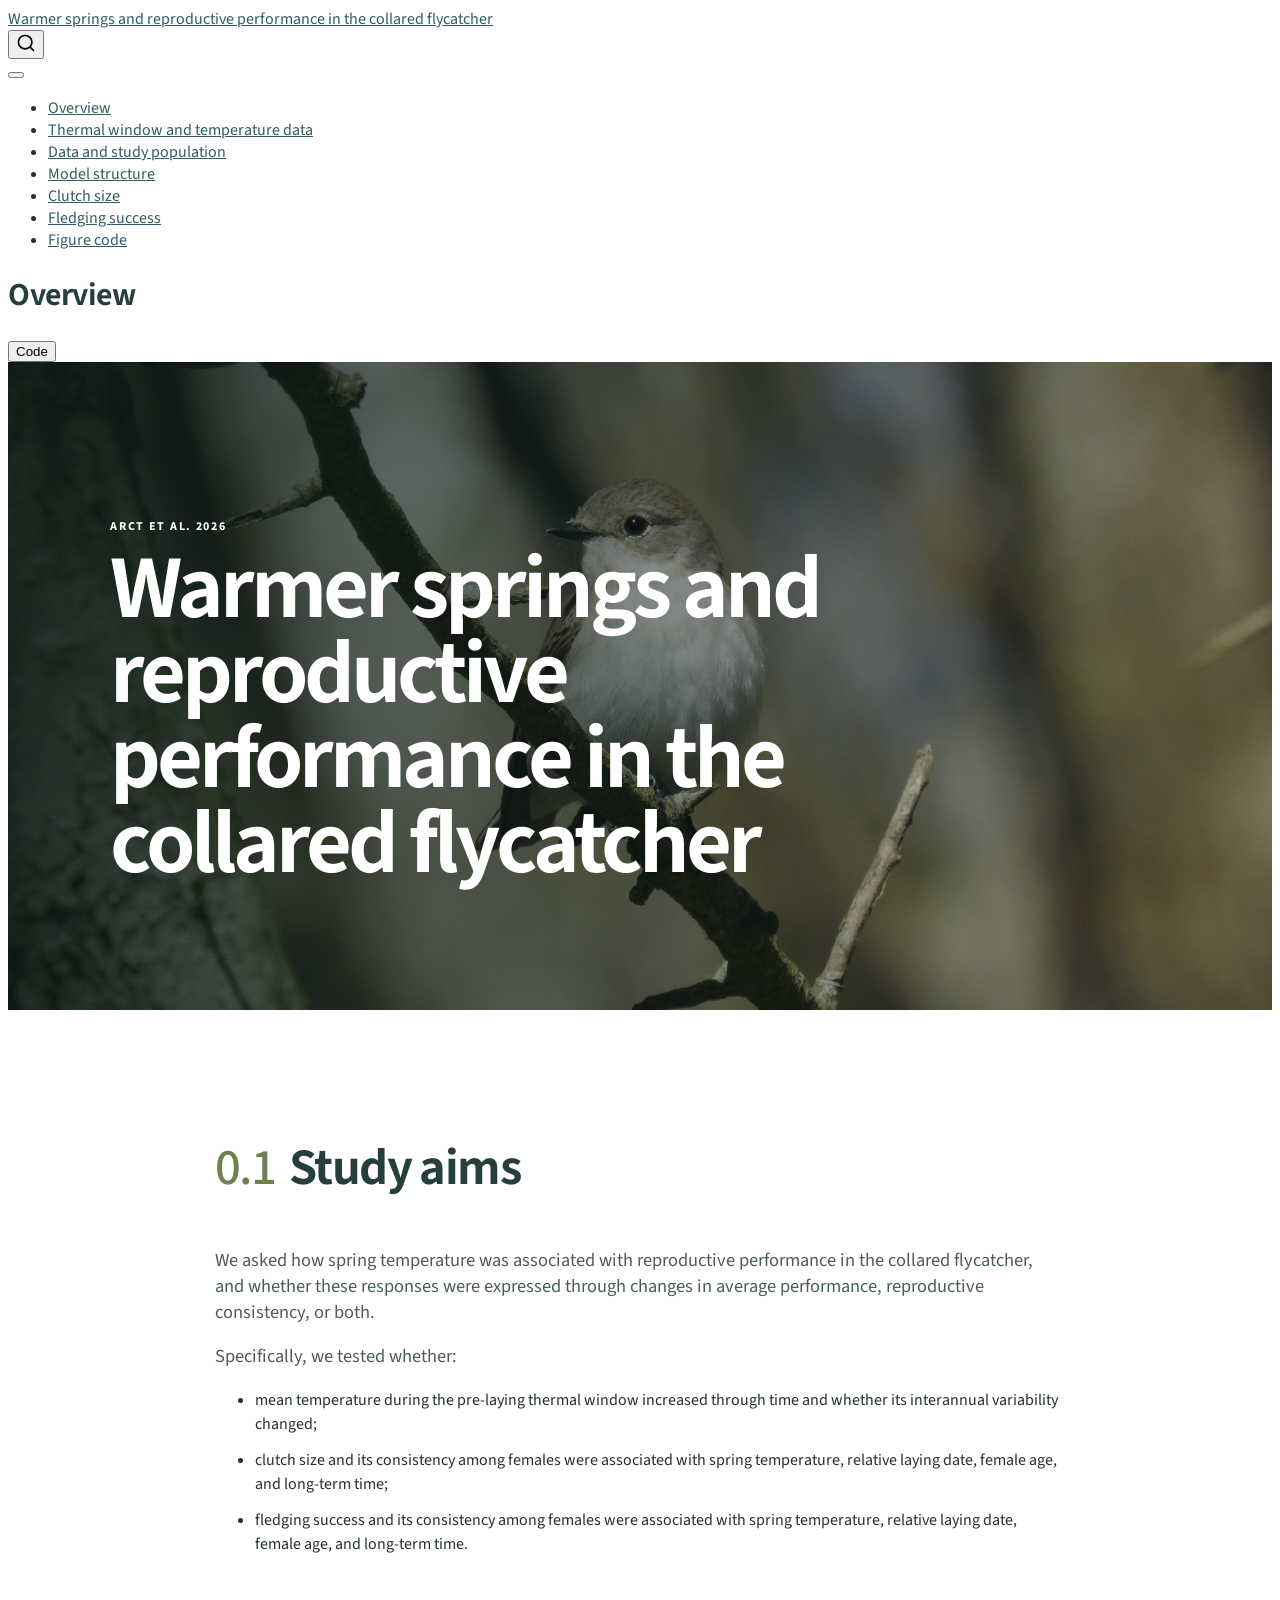
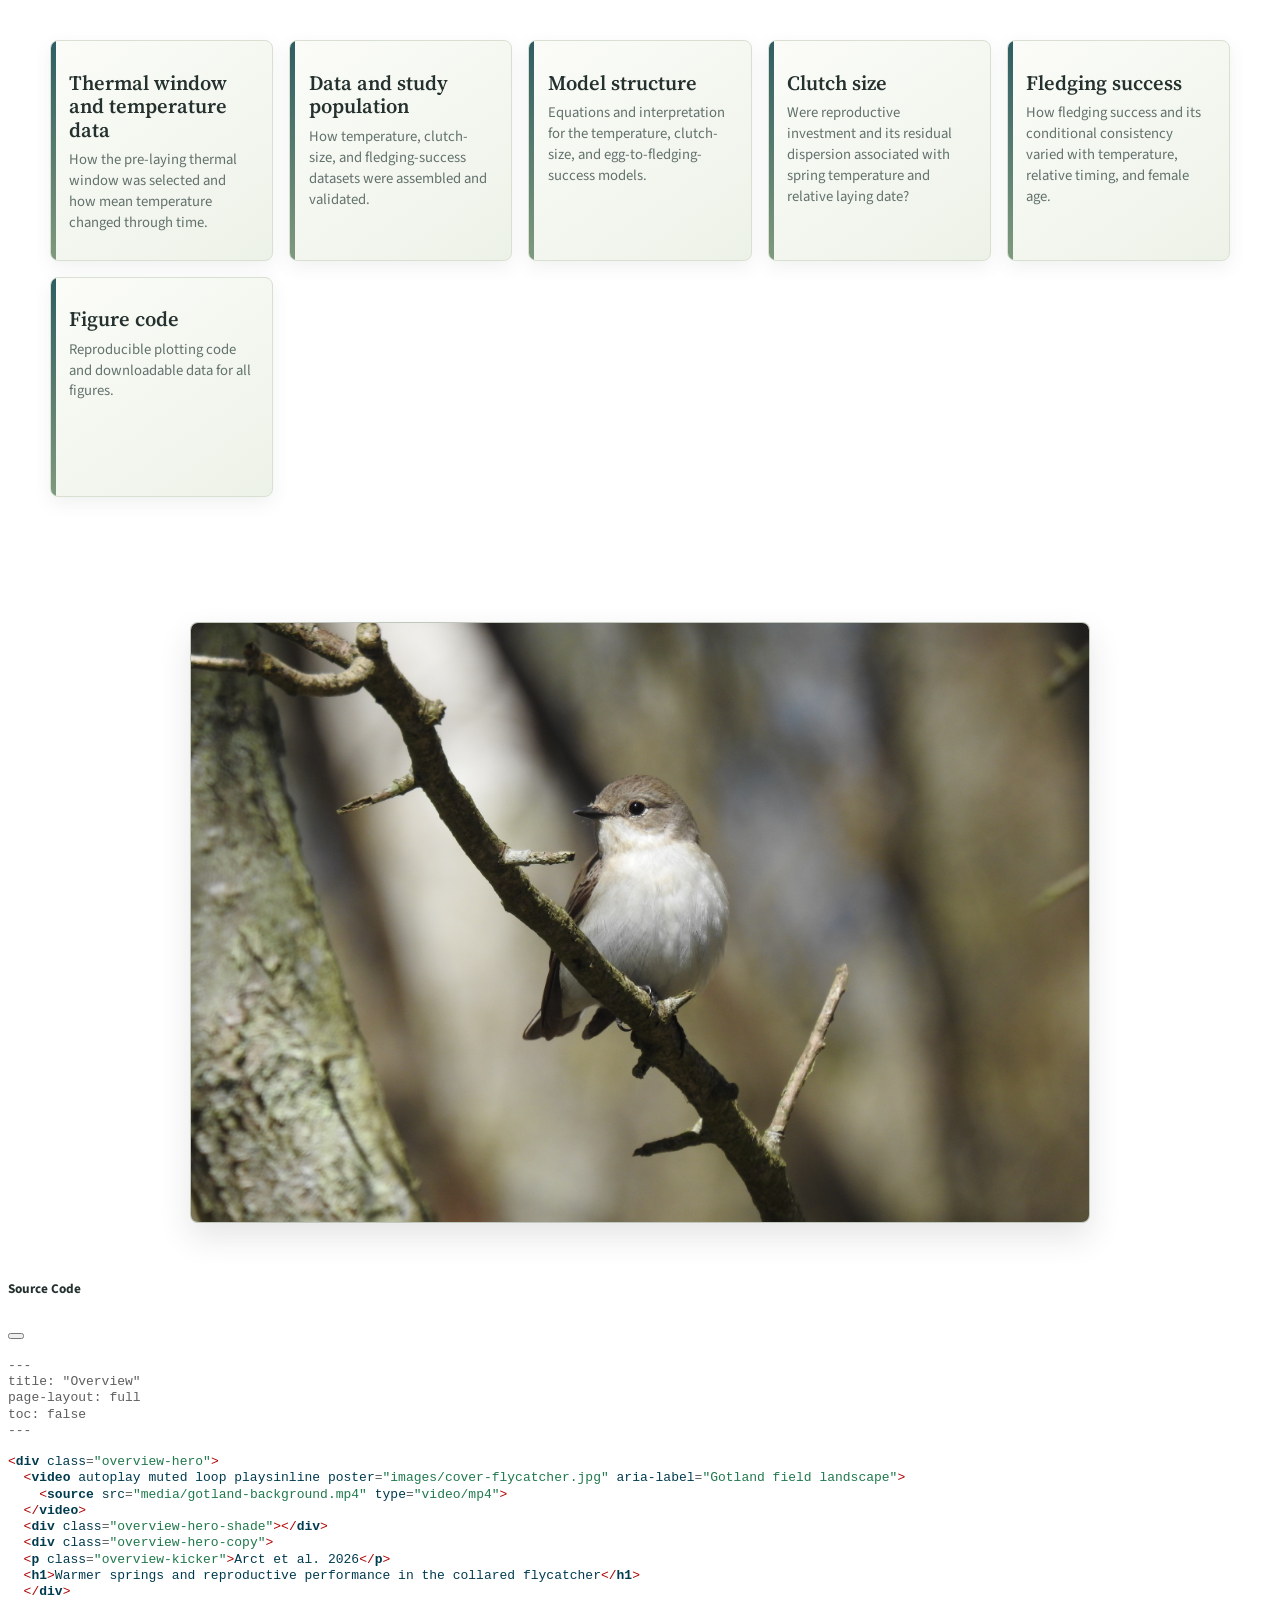
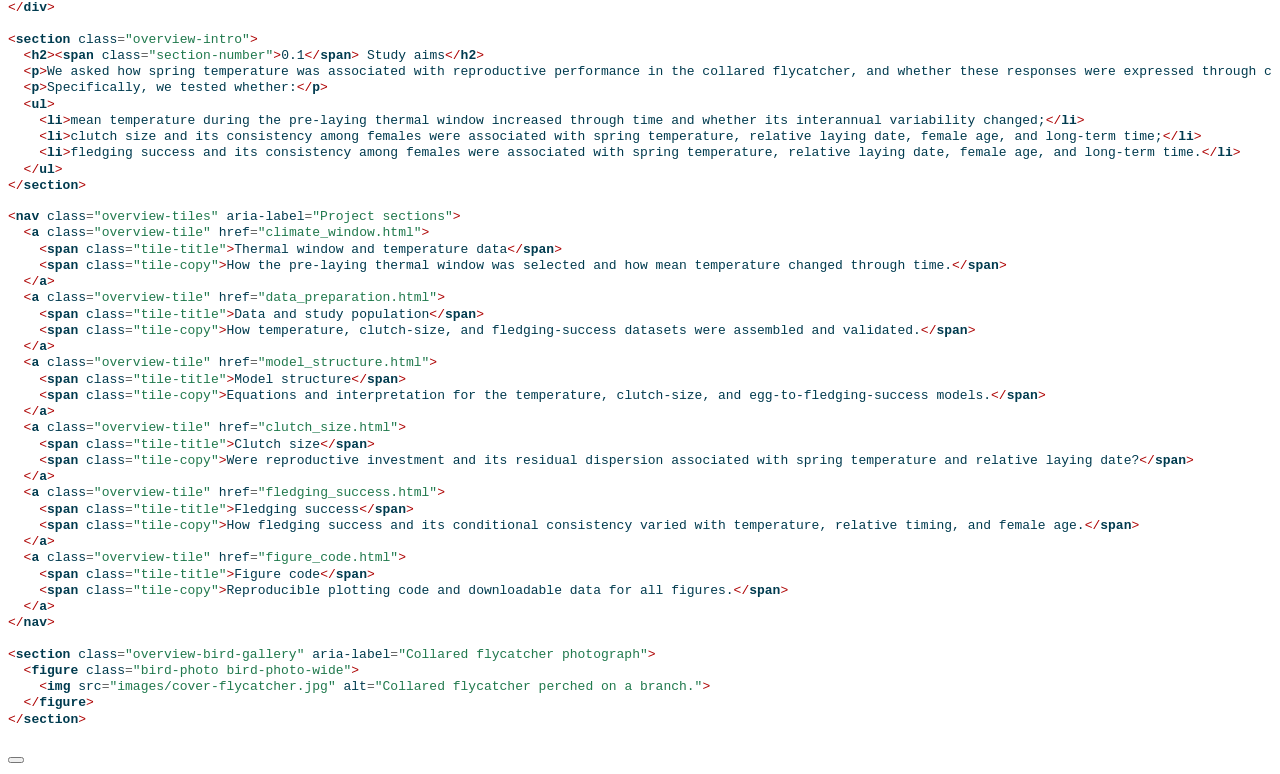
==== docs/index.html @ 6b53085b "Publish thermal conditions and reproduction website" ====
<!DOCTYPE html>
<html xmlns="http://www.w3.org/1999/xhtml" lang="en" xml:lang="en"><head>

<meta charset="utf-8">
<meta name="generator" content="quarto-1.9.37">

<meta name="viewport" content="width=device-width, initial-scale=1.0, user-scalable=yes">


<title>Overview – Warmer springs and reproductive performance in the collared flycatcher</title>
<style>
/* Default styles provided by pandoc.
** See https://pandoc.org/MANUAL.html#variables-for-html for config info.
*/
code{white-space: pre-wrap;}
span.smallcaps{font-variant: small-caps;}
div.columns{display: flex; gap: min(4vw, 1.5em);}
div.column{flex: auto; overflow-x: auto;}
div.hanging-indent{margin-left: 1.5em; text-indent: -1.5em;}
ul.task-list{list-style: none;}
ul.task-list li input[type="checkbox"] {
  width: 0.8em;
  margin: 0 0.8em 0.2em -1em; /* quarto-specific, see https://github.com/quarto-dev/quarto-cli/issues/4556 */ 
  vertical-align: middle;
}
/* CSS for syntax highlighting */
html { -webkit-text-size-adjust: 100%; }
pre > code.sourceCode { white-space: pre; position: relative; }
pre > code.sourceCode > span { display: inline-block; line-height: 1.25; }
pre > code.sourceCode > span:empty { height: 1.2em; }
.sourceCode { overflow: visible; }
code.sourceCode > span { color: inherit; text-decoration: inherit; }
div.sourceCode { margin: 1em 0; }
pre.sourceCode { margin: 0; }
@media screen {
div.sourceCode { overflow: auto; }
}
@media print {
pre > code.sourceCode { white-space: pre-wrap; }
pre > code.sourceCode > span { text-indent: -5em; padding-left: 5em; }
}
pre.numberSource code
  { counter-reset: source-line 0; }
pre.numberSource code > span
  { position: relative; left: -4em; counter-increment: source-line; }
pre.numberSource code > span > a:first-child::before
  { content: counter(source-line);
    position: relative; left: -1em; text-align: right; vertical-align: baseline;
    border: none; display: inline-block;
    -webkit-touch-callout: none; -webkit-user-select: none;
    -khtml-user-select: none; -moz-user-select: none;
    -ms-user-select: none; user-select: none;
    padding: 0 4px; width: 4em;
  }
pre.numberSource { margin-left: 3em;  padding-left: 4px; }
div.sourceCode
  {   }
@media screen {
pre > code.sourceCode > span > a:first-child::before { text-decoration: underline; }
}
</style>


<script src="site_libs/quarto-nav/quarto-nav.js"></script>
<script src="site_libs/quarto-nav/headroom.min.js"></script>
<script src="site_libs/clipboard/clipboard.min.js"></script>
<script src="site_libs/quarto-search/autocomplete.umd.js"></script>
<script src="site_libs/quarto-search/fuse.min.js"></script>
<script src="site_libs/quarto-search/quarto-search.js"></script>
<meta name="quarto:offset" content="./">
<script src="site_libs/quarto-html/quarto.js" type="module"></script>
<script src="site_libs/quarto-html/tabsets/tabsets.js" type="module"></script>
<script src="site_libs/quarto-html/popper.min.js"></script>
<script src="site_libs/quarto-html/tippy.umd.min.js"></script>
<script src="site_libs/quarto-html/anchor.min.js"></script>
<link href="site_libs/quarto-html/tippy.css" rel="stylesheet">
<link href="site_libs/quarto-html/quarto-syntax-highlighting-7f8f88aac4f3542376d5c11b86a4c14d.css" rel="stylesheet" id="quarto-text-highlighting-styles">
<script src="site_libs/bootstrap/bootstrap.min.js"></script>
<link href="site_libs/bootstrap/bootstrap-icons.css" rel="stylesheet">
<link href="site_libs/bootstrap/bootstrap-a0f9fd0d421825b736dc1bbcbcba2219.min.css" rel="stylesheet" append-hash="true" id="quarto-bootstrap" data-mode="light">
<script id="quarto-search-options" type="application/json">{
  "location": "navbar",
  "copy-button": false,
  "collapse-after": 3,
  "panel-placement": "end",
  "type": "overlay",
  "limit": 50,
  "keyboard-shortcut": [
    "f",
    "/",
    "s"
  ],
  "show-item-context": false,
  "language": {
    "search-no-results-text": "No results",
    "search-matching-documents-text": "matching documents",
    "search-copy-link-title": "Copy link to search",
    "search-hide-matches-text": "Hide additional matches",
    "search-more-match-text": "more match in this document",
    "search-more-matches-text": "more matches in this document",
    "search-clear-button-title": "Clear",
    "search-text-placeholder": "",
    "search-detached-cancel-button-title": "Cancel",
    "search-submit-button-title": "Submit",
    "search-label": "Search"
  }
}</script>


<link rel="stylesheet" href="styles.css">
</head>

<body class="nav-fixed quarto-light">

<div id="quarto-search-results"></div>
  <header id="quarto-header" class="headroom fixed-top">
    <nav class="navbar navbar-expand-lg " data-bs-theme="dark">
      <div class="navbar-container container-fluid">
      <div class="navbar-brand-container mx-auto">
    <a class="navbar-brand" href="./index.html">
    <span class="navbar-title">Warmer springs and reproductive performance in the collared flycatcher</span>
    </a>
  </div>
            <div id="quarto-search" class="" title="Search"></div>
          <button class="navbar-toggler" type="button" data-bs-toggle="collapse" data-bs-target="#navbarCollapse" aria-controls="navbarCollapse" role="menu" aria-expanded="false" aria-label="Toggle navigation" onclick="if (window.quartoToggleHeadroom) { window.quartoToggleHeadroom(); }">
  <span class="navbar-toggler-icon"></span>
</button>
          <div class="collapse navbar-collapse" id="navbarCollapse">
            <ul class="navbar-nav navbar-nav-scroll me-auto">
  <li class="nav-item">
    <a class="nav-link active" href="./index.html" aria-current="page"> 
<span class="menu-text">Overview</span></a>
  </li>  
  <li class="nav-item">
    <a class="nav-link" href="./climate_window.html"> 
<span class="menu-text">Thermal window and temperature data</span></a>
  </li>  
  <li class="nav-item">
    <a class="nav-link" href="./data_preparation.html"> 
<span class="menu-text">Data and study population</span></a>
  </li>  
  <li class="nav-item">
    <a class="nav-link" href="./model_structure.html"> 
<span class="menu-text">Model structure</span></a>
  </li>  
  <li class="nav-item">
    <a class="nav-link" href="./clutch_size.html"> 
<span class="menu-text">Clutch size</span></a>
  </li>  
  <li class="nav-item">
    <a class="nav-link" href="./fledging_success.html"> 
<span class="menu-text">Fledging success</span></a>
  </li>  
  <li class="nav-item">
    <a class="nav-link" href="./figure_code.html"> 
<span class="menu-text">Figure code</span></a>
  </li>  
</ul>
          </div> <!-- /navcollapse -->
            <div class="quarto-navbar-tools">
</div>
      </div> <!-- /container-fluid -->
    </nav>
</header>
<!-- content -->
<div id="quarto-content" class="quarto-container page-columns page-rows-contents page-layout-full page-navbar">
<!-- sidebar -->
<!-- margin-sidebar -->
    
<!-- main -->
<main class="content column-page" id="quarto-document-content">

<header id="title-block-header" class="quarto-title-block default">
<div class="quarto-title">
<div class="quarto-title-block"><div><h1 class="title">Overview</h1><button type="button" class="btn code-tools-button" id="quarto-code-tools-source"><i class="bi"></i> Code</button></div></div>
</div>



<div class="quarto-title-meta column-page">

    
  
    
  </div>
  


</header>


<div class="overview-hero">
<video autoplay="" muted="" loop="" playsinline="" poster="images/cover-flycatcher.jpg" aria-label="Gotland field landscape"> <source src="media/gotland-background.mp4" type="video/mp4"> </video>
<div class="overview-hero-shade">

</div>
<div class="overview-hero-copy">
<p class="overview-kicker">
Arct et al.&nbsp;2026
</p>
<h1>
Warmer springs and reproductive performance in the collared flycatcher
</h1>
</div>
</div>
<section class="overview-intro">
<h2 class="anchored">
<span class="section-number">0.1</span> Study aims
</h2>
<p>
We asked how spring temperature was associated with reproductive performance in the collared flycatcher, and whether these responses were expressed through changes in average performance, reproductive consistency, or both.
</p>
<p>
Specifically, we tested whether:
</p>
<ul>
<li>
mean temperature during the pre-laying thermal window increased through time and whether its interannual variability changed;
</li>
<li>
clutch size and its consistency among females were associated with spring temperature, relative laying date, female age, and long-term time;
</li>
<li>
fledging success and its consistency among females were associated with spring temperature, relative laying date, female age, and long-term time.
</li>
</ul>
</section>
<nav class="overview-tiles" aria-label="Project sections">
<a class="overview-tile" href="climate_window.html"> <span class="tile-title">Thermal window and temperature data</span> <span class="tile-copy">How the pre-laying thermal window was selected and how mean temperature changed through time.</span> </a> <a class="overview-tile" href="data_preparation.html"> <span class="tile-title">Data and study population</span> <span class="tile-copy">How temperature, clutch-size, and fledging-success datasets were assembled and validated.</span> </a> <a class="overview-tile" href="model_structure.html"> <span class="tile-title">Model structure</span> <span class="tile-copy">Equations and interpretation for the temperature, clutch-size, and egg-to-fledging-success models.</span> </a> <a class="overview-tile" href="clutch_size.html"> <span class="tile-title">Clutch size</span> <span class="tile-copy">Were reproductive investment and its residual dispersion associated with spring temperature and relative laying date?</span> </a> <a class="overview-tile" href="fledging_success.html"> <span class="tile-title">Fledging success</span> <span class="tile-copy">How fledging success and its conditional consistency varied with temperature, relative timing, and female age.</span> </a> <a class="overview-tile" href="figure_code.html"> <span class="tile-title">Figure code</span> <span class="tile-copy">Reproducible plotting code and downloadable data for all figures.</span> </a>
</nav>
<section class="overview-bird-gallery" aria-label="Collared flycatcher photograph">
<figure class="bird-photo bird-photo-wide figure">
<img src="images/cover-flycatcher.jpg" alt="Collared flycatcher perched on a branch." class="figure-img">
</figure>
</section>


<!-- -->


</main> <!-- /main -->
<script id="quarto-html-after-body" type="application/javascript">
  window.document.addEventListener("DOMContentLoaded", function (event) {
    const icon = "";
    const anchorJS = new window.AnchorJS();
    anchorJS.options = {
      placement: 'right',
      icon: icon
    };
    anchorJS.add('.anchored');
    const isCodeAnnotation = (el) => {
      for (const clz of el.classList) {
        if (clz.startsWith('code-annotation-')) {                     
          return true;
        }
      }
      return false;
    }
    const onCopySuccess = function(e) {
      // button target
      const button = e.trigger;
      // don't keep focus
      button.blur();
      // flash "checked"
      button.classList.add('code-copy-button-checked');
      var currentTitle = button.getAttribute("title");
      button.setAttribute("title", "Copied!");
      let tooltip;
      if (window.bootstrap) {
        button.setAttribute("data-bs-toggle", "tooltip");
        button.setAttribute("data-bs-placement", "left");
        button.setAttribute("data-bs-title", "Copied!");
        tooltip = new bootstrap.Tooltip(button, 
          { trigger: "manual", 
            customClass: "code-copy-button-tooltip",
            offset: [0, -8]});
        tooltip.show();    
      }
      setTimeout(function() {
        if (tooltip) {
          tooltip.hide();
          button.removeAttribute("data-bs-title");
          button.removeAttribute("data-bs-toggle");
          button.removeAttribute("data-bs-placement");
        }
        button.setAttribute("title", currentTitle);
        button.classList.remove('code-copy-button-checked');
      }, 1000);
      // clear code selection
      e.clearSelection();
    }
    const getTextToCopy = function(trigger) {
      const outerScaffold = trigger.parentElement.cloneNode(true);
      const codeEl = outerScaffold.querySelector('code');
      for (const childEl of codeEl.children) {
        if (isCodeAnnotation(childEl)) {
          childEl.remove();
        }
      }
      return codeEl.innerText;
    }
    const clipboard = new window.ClipboardJS('.code-copy-button:not([data-in-quarto-modal])', {
      text: getTextToCopy
    });
    clipboard.on('success', onCopySuccess);
    if (window.document.getElementById('quarto-embedded-source-code-modal')) {
      const clipboardModal = new window.ClipboardJS('.code-copy-button[data-in-quarto-modal]', {
        text: getTextToCopy,
        container: window.document.getElementById('quarto-embedded-source-code-modal')
      });
      clipboardModal.on('success', onCopySuccess);
    }
    const viewSource = window.document.getElementById('quarto-view-source') ||
                       window.document.getElementById('quarto-code-tools-source');
    if (viewSource) {
      const sourceUrl = viewSource.getAttribute("data-quarto-source-url");
      viewSource.addEventListener("click", function(e) {
        if (sourceUrl) {
          // rstudio viewer pane
          if (/\bcapabilities=\b/.test(window.location)) {
            window.open(sourceUrl);
          } else {
            window.location.href = sourceUrl;
          }
        } else {
          const modal = new bootstrap.Modal(document.getElementById('quarto-embedded-source-code-modal'));
          modal.show();
        }
        return false;
      });
    }
    function toggleCodeHandler(show) {
      return function(e) {
        const detailsSrc = window.document.querySelectorAll(".cell > details > .sourceCode");
        for (let i=0; i<detailsSrc.length; i++) {
          const details = detailsSrc[i].parentElement;
          if (show) {
            details.open = true;
          } else {
            details.removeAttribute("open");
          }
        }
        const cellCodeDivs = window.document.querySelectorAll(".cell > .sourceCode");
        const fromCls = show ? "hidden" : "unhidden";
        const toCls = show ? "unhidden" : "hidden";
        for (let i=0; i<cellCodeDivs.length; i++) {
          const codeDiv = cellCodeDivs[i];
          if (codeDiv.classList.contains(fromCls)) {
            codeDiv.classList.remove(fromCls);
            codeDiv.classList.add(toCls);
          } 
        }
        return false;
      }
    }
    const hideAllCode = window.document.getElementById("quarto-hide-all-code");
    if (hideAllCode) {
      hideAllCode.addEventListener("click", toggleCodeHandler(false));
    }
    const showAllCode = window.document.getElementById("quarto-show-all-code");
    if (showAllCode) {
      showAllCode.addEventListener("click", toggleCodeHandler(true));
    }
      var localhostRegex = new RegExp(/^(?:http|https):\/\/localhost\:?[0-9]*\//);
      var mailtoRegex = new RegExp(/^mailto:/);
        var filterRegex = new RegExp('/' + window.location.host + '/');
      var isInternal = (href) => {
          return filterRegex.test(href) || localhostRegex.test(href) || mailtoRegex.test(href);
      }
      // Inspect non-navigation links and adorn them if external
     var links = window.document.querySelectorAll('a[href]:not(.nav-link):not(.navbar-brand):not(.toc-action):not(.sidebar-link):not(.sidebar-item-toggle):not(.pagination-link):not(.no-external):not([aria-hidden]):not(.dropdown-item):not(.quarto-navigation-tool):not(.about-link)');
      for (var i=0; i<links.length; i++) {
        const link = links[i];
        if (!isInternal(link.href)) {
          // undo the damage that might have been done by quarto-nav.js in the case of
          // links that we want to consider external
          if (link.dataset.originalHref !== undefined) {
            link.href = link.dataset.originalHref;
          }
        }
      }
    function tippyHover(el, contentFn, onTriggerFn, onUntriggerFn) {
      const config = {
        allowHTML: true,
        maxWidth: 500,
        delay: 100,
        arrow: false,
        appendTo: function(el) {
            return el.parentElement;
        },
        interactive: true,
        interactiveBorder: 10,
        theme: 'quarto',
        placement: 'bottom-start',
      };
      if (contentFn) {
        config.content = contentFn;
      }
      if (onTriggerFn) {
        config.onTrigger = onTriggerFn;
      }
      if (onUntriggerFn) {
        config.onUntrigger = onUntriggerFn;
      }
      window.tippy(el, config); 
    }
    const noterefs = window.document.querySelectorAll('a[role="doc-noteref"]');
    for (var i=0; i<noterefs.length; i++) {
      const ref = noterefs[i];
      tippyHover(ref, function() {
        // use id or data attribute instead here
        let href = ref.getAttribute('data-footnote-href') || ref.getAttribute('href');
        try { href = new URL(href).hash; } catch {}
        const id = href.replace(/^#\/?/, "");
        const note = window.document.getElementById(id);
        if (note) {
          return note.innerHTML;
        } else {
          return "";
        }
      });
    }
    const xrefs = window.document.querySelectorAll('a.quarto-xref');
    const processXRef = (id, note) => {
      // Strip column container classes
      const stripColumnClz = (el) => {
        el.classList.remove("page-full", "page-columns");
        if (el.children) {
          for (const child of el.children) {
            stripColumnClz(child);
          }
        }
      }
      stripColumnClz(note)
      if (id === null || id.startsWith('sec-')) {
        // Special case sections, only their first couple elements
        const container = document.createElement("div");
        if (note.children && note.children.length > 2) {
          container.appendChild(note.children[0].cloneNode(true));
          for (let i = 1; i < note.children.length; i++) {
            const child = note.children[i];
            if (child.tagName === "P" && child.innerText === "") {
              continue;
            } else {
              container.appendChild(child.cloneNode(true));
              break;
            }
          }
          if (window.Quarto?.typesetMath) {
            window.Quarto.typesetMath(container);
          }
          return container.innerHTML
        } else {
          if (window.Quarto?.typesetMath) {
            window.Quarto.typesetMath(note);
          }
          return note.innerHTML;
        }
      } else {
        // Remove any anchor links if they are present
        const anchorLink = note.querySelector('a.anchorjs-link');
        if (anchorLink) {
          anchorLink.remove();
        }
        if (window.Quarto?.typesetMath) {
          window.Quarto.typesetMath(note);
        }
        if (note.classList.contains("callout")) {
          return note.outerHTML;
        } else {
          return note.innerHTML;
        }
      }
    }
    for (var i=0; i<xrefs.length; i++) {
      const xref = xrefs[i];
      tippyHover(xref, undefined, function(instance) {
        instance.disable();
        let url = xref.getAttribute('href');
        let hash = undefined; 
        if (url.startsWith('#')) {
          hash = url;
        } else {
          try { hash = new URL(url).hash; } catch {}
        }
        if (hash) {
          const id = hash.replace(/^#\/?/, "");
          const note = window.document.getElementById(id);
          if (note !== null) {
            try {
              const html = processXRef(id, note.cloneNode(true));
              instance.setContent(html);
            } finally {
              instance.enable();
              instance.show();
            }
          } else {
            // See if we can fetch this
            fetch(url.split('#')[0])
            .then(res => res.text())
            .then(html => {
              const parser = new DOMParser();
              const htmlDoc = parser.parseFromString(html, "text/html");
              const note = htmlDoc.getElementById(id);
              if (note !== null) {
                const html = processXRef(id, note);
                instance.setContent(html);
              } 
            }).finally(() => {
              instance.enable();
              instance.show();
            });
          }
        } else {
          // See if we can fetch a full url (with no hash to target)
          // This is a special case and we should probably do some content thinning / targeting
          fetch(url)
          .then(res => res.text())
          .then(html => {
            const parser = new DOMParser();
            const htmlDoc = parser.parseFromString(html, "text/html");
            const note = htmlDoc.querySelector('main.content');
            if (note !== null) {
              // This should only happen for chapter cross references
              // (since there is no id in the URL)
              // remove the first header
              if (note.children.length > 0 && note.children[0].tagName === "HEADER") {
                note.children[0].remove();
              }
              const html = processXRef(null, note);
              instance.setContent(html);
            } 
          }).finally(() => {
            instance.enable();
            instance.show();
          });
        }
      }, function(instance) {
      });
    }
        let selectedAnnoteEl;
        const selectorForAnnotation = ( cell, annotation) => {
          let cellAttr = 'data-code-cell="' + cell + '"';
          let lineAttr = 'data-code-annotation="' +  annotation + '"';
          const selector = 'span[' + cellAttr + '][' + lineAttr + ']';
          return selector;
        }
        const selectCodeLines = (annoteEl) => {
          const doc = window.document;
          const targetCell = annoteEl.getAttribute("data-target-cell");
          const targetAnnotation = annoteEl.getAttribute("data-target-annotation");
          const annoteSpan = window.document.querySelector(selectorForAnnotation(targetCell, targetAnnotation));
          const lines = annoteSpan.getAttribute("data-code-lines").split(",");
          const lineIds = lines.map((line) => {
            return targetCell + "-" + line;
          })
          let top = null;
          let height = null;
          let parent = null;
          if (lineIds.length > 0) {
              //compute the position of the single el (top and bottom and make a div)
              const el = window.document.getElementById(lineIds[0]);
              top = el.offsetTop;
              height = el.offsetHeight;
              parent = el.parentElement.parentElement;
            if (lineIds.length > 1) {
              const lastEl = window.document.getElementById(lineIds[lineIds.length - 1]);
              const bottom = lastEl.offsetTop + lastEl.offsetHeight;
              height = bottom - top;
            }
            if (top !== null && height !== null && parent !== null) {
              // cook up a div (if necessary) and position it 
              let div = window.document.getElementById("code-annotation-line-highlight");
              if (div === null) {
                div = window.document.createElement("div");
                div.setAttribute("id", "code-annotation-line-highlight");
                div.style.position = 'absolute';
                parent.appendChild(div);
              }
              div.style.top = top - 2 + "px";
              div.style.height = height + 4 + "px";
              div.style.left = 0;
              let gutterDiv = window.document.getElementById("code-annotation-line-highlight-gutter");
              if (gutterDiv === null) {
                gutterDiv = window.document.createElement("div");
                gutterDiv.setAttribute("id", "code-annotation-line-highlight-gutter");
                gutterDiv.style.position = 'absolute';
                const codeCell = window.document.getElementById(targetCell);
                const gutter = codeCell.querySelector('.code-annotation-gutter');
                gutter.appendChild(gutterDiv);
              }
              gutterDiv.style.top = top - 2 + "px";
              gutterDiv.style.height = height + 4 + "px";
            }
            selectedAnnoteEl = annoteEl;
          }
        };
        const unselectCodeLines = () => {
          const elementsIds = ["code-annotation-line-highlight", "code-annotation-line-highlight-gutter"];
          elementsIds.forEach((elId) => {
            const div = window.document.getElementById(elId);
            if (div) {
              div.remove();
            }
          });
          selectedAnnoteEl = undefined;
        };
          // Handle positioning of the toggle
      window.addEventListener(
        "resize",
        throttle(() => {
          elRect = undefined;
          if (selectedAnnoteEl) {
            selectCodeLines(selectedAnnoteEl);
          }
        }, 10)
      );
      function throttle(fn, ms) {
      let throttle = false;
      let timer;
        return (...args) => {
          if(!throttle) { // first call gets through
              fn.apply(this, args);
              throttle = true;
          } else { // all the others get throttled
              if(timer) clearTimeout(timer); // cancel #2
              timer = setTimeout(() => {
                fn.apply(this, args);
                timer = throttle = false;
              }, ms);
          }
        };
      }
        // Attach click handler to the DT
        const annoteDls = window.document.querySelectorAll('dt[data-target-cell]');
        for (const annoteDlNode of annoteDls) {
          annoteDlNode.addEventListener('click', (event) => {
            const clickedEl = event.target;
            if (clickedEl !== selectedAnnoteEl) {
              unselectCodeLines();
              const activeEl = window.document.querySelector('dt[data-target-cell].code-annotation-active');
              if (activeEl) {
                activeEl.classList.remove('code-annotation-active');
              }
              selectCodeLines(clickedEl);
              clickedEl.classList.add('code-annotation-active');
            } else {
              // Unselect the line
              unselectCodeLines();
              clickedEl.classList.remove('code-annotation-active');
            }
          });
        }
    const findCites = (el) => {
      const parentEl = el.parentElement;
      if (parentEl) {
        const cites = parentEl.dataset.cites;
        if (cites) {
          return {
            el,
            cites: cites.split(' ')
          };
        } else {
          return findCites(el.parentElement)
        }
      } else {
        return undefined;
      }
    };
    var bibliorefs = window.document.querySelectorAll('a[role="doc-biblioref"]');
    for (var i=0; i<bibliorefs.length; i++) {
      const ref = bibliorefs[i];
      const citeInfo = findCites(ref);
      if (citeInfo) {
        tippyHover(citeInfo.el, function() {
          var popup = window.document.createElement('div');
          citeInfo.cites.forEach(function(cite) {
            var citeDiv = window.document.createElement('div');
            citeDiv.classList.add('hanging-indent');
            citeDiv.classList.add('csl-entry');
            var biblioDiv = window.document.getElementById('ref-' + cite);
            if (biblioDiv) {
              citeDiv.innerHTML = biblioDiv.innerHTML;
            }
            popup.appendChild(citeDiv);
          });
          return popup.innerHTML;
        });
      }
    }
  });
  </script><div class="modal fade" id="quarto-embedded-source-code-modal" tabindex="-1" aria-labelledby="quarto-embedded-source-code-modal-label" aria-hidden="true"><div class="modal-dialog modal-dialog-scrollable"><div class="modal-content"><div class="modal-header"><h5 class="modal-title" id="quarto-embedded-source-code-modal-label">Source Code</h5><button class="btn-close" data-bs-dismiss="modal"></button></div><div class="modal-body"><div class="">
<div class="code-copy-outer-scaffold"><div class="sourceCode" id="cb1" data-shortcodes="false"><pre class="sourceCode markdown code-with-copy"><code class="sourceCode markdown"><span id="cb1-1"><a href="#cb1-1" aria-hidden="true" tabindex="-1"></a><span class="co">---</span></span>
<span id="cb1-2"><a href="#cb1-2" aria-hidden="true" tabindex="-1"></a><span class="an">title:</span><span class="co"> "Overview"</span></span>
<span id="cb1-3"><a href="#cb1-3" aria-hidden="true" tabindex="-1"></a><span class="an">page-layout:</span><span class="co"> full</span></span>
<span id="cb1-4"><a href="#cb1-4" aria-hidden="true" tabindex="-1"></a><span class="an">toc:</span><span class="co"> false</span></span>
<span id="cb1-5"><a href="#cb1-5" aria-hidden="true" tabindex="-1"></a><span class="co">---</span></span>
<span id="cb1-6"><a href="#cb1-6" aria-hidden="true" tabindex="-1"></a></span>
<span id="cb1-7"><a href="#cb1-7" aria-hidden="true" tabindex="-1"></a><span class="dt">&lt;</span><span class="kw">div</span><span class="ot"> class</span><span class="op">=</span><span class="st">"overview-hero"</span><span class="dt">&gt;</span></span>
<span id="cb1-8"><a href="#cb1-8" aria-hidden="true" tabindex="-1"></a>  <span class="dt">&lt;</span><span class="kw">video</span><span class="ot"> autoplay muted loop playsinline poster</span><span class="op">=</span><span class="st">"images/cover-flycatcher.jpg"</span><span class="ot"> aria-label</span><span class="op">=</span><span class="st">"Gotland field landscape"</span><span class="dt">&gt;</span></span>
<span id="cb1-9"><a href="#cb1-9" aria-hidden="true" tabindex="-1"></a>    <span class="dt">&lt;</span><span class="kw">source</span><span class="ot"> src</span><span class="op">=</span><span class="st">"media/gotland-background.mp4"</span><span class="ot"> type</span><span class="op">=</span><span class="st">"video/mp4"</span><span class="dt">&gt;</span></span>
<span id="cb1-10"><a href="#cb1-10" aria-hidden="true" tabindex="-1"></a>  <span class="dt">&lt;/</span><span class="kw">video</span><span class="dt">&gt;</span></span>
<span id="cb1-11"><a href="#cb1-11" aria-hidden="true" tabindex="-1"></a>  <span class="dt">&lt;</span><span class="kw">div</span><span class="ot"> class</span><span class="op">=</span><span class="st">"overview-hero-shade"</span><span class="dt">&gt;&lt;/</span><span class="kw">div</span><span class="dt">&gt;</span></span>
<span id="cb1-12"><a href="#cb1-12" aria-hidden="true" tabindex="-1"></a>  <span class="dt">&lt;</span><span class="kw">div</span><span class="ot"> class</span><span class="op">=</span><span class="st">"overview-hero-copy"</span><span class="dt">&gt;</span></span>
<span id="cb1-13"><a href="#cb1-13" aria-hidden="true" tabindex="-1"></a>  <span class="dt">&lt;</span><span class="kw">p</span><span class="ot"> class</span><span class="op">=</span><span class="st">"overview-kicker"</span><span class="dt">&gt;</span>Arct et al. 2026<span class="dt">&lt;/</span><span class="kw">p</span><span class="dt">&gt;</span></span>
<span id="cb1-14"><a href="#cb1-14" aria-hidden="true" tabindex="-1"></a>  <span class="dt">&lt;</span><span class="kw">h1</span><span class="dt">&gt;</span>Warmer springs and reproductive performance in the collared flycatcher<span class="dt">&lt;/</span><span class="kw">h1</span><span class="dt">&gt;</span></span>
<span id="cb1-15"><a href="#cb1-15" aria-hidden="true" tabindex="-1"></a>  <span class="dt">&lt;/</span><span class="kw">div</span><span class="dt">&gt;</span></span>
<span id="cb1-16"><a href="#cb1-16" aria-hidden="true" tabindex="-1"></a><span class="dt">&lt;/</span><span class="kw">div</span><span class="dt">&gt;</span></span>
<span id="cb1-17"><a href="#cb1-17" aria-hidden="true" tabindex="-1"></a></span>
<span id="cb1-18"><a href="#cb1-18" aria-hidden="true" tabindex="-1"></a><span class="dt">&lt;</span><span class="kw">section</span><span class="ot"> class</span><span class="op">=</span><span class="st">"overview-intro"</span><span class="dt">&gt;</span></span>
<span id="cb1-19"><a href="#cb1-19" aria-hidden="true" tabindex="-1"></a>  <span class="dt">&lt;</span><span class="kw">h2</span><span class="dt">&gt;&lt;</span><span class="kw">span</span><span class="ot"> class</span><span class="op">=</span><span class="st">"section-number"</span><span class="dt">&gt;</span>0.1<span class="dt">&lt;/</span><span class="kw">span</span><span class="dt">&gt;</span> Study aims<span class="dt">&lt;/</span><span class="kw">h2</span><span class="dt">&gt;</span></span>
<span id="cb1-20"><a href="#cb1-20" aria-hidden="true" tabindex="-1"></a>  <span class="dt">&lt;</span><span class="kw">p</span><span class="dt">&gt;</span>We asked how spring temperature was associated with reproductive performance in the collared flycatcher, and whether these responses were expressed through changes in average performance, reproductive consistency, or both.<span class="dt">&lt;/</span><span class="kw">p</span><span class="dt">&gt;</span></span>
<span id="cb1-21"><a href="#cb1-21" aria-hidden="true" tabindex="-1"></a>  <span class="dt">&lt;</span><span class="kw">p</span><span class="dt">&gt;</span>Specifically, we tested whether:<span class="dt">&lt;/</span><span class="kw">p</span><span class="dt">&gt;</span></span>
<span id="cb1-22"><a href="#cb1-22" aria-hidden="true" tabindex="-1"></a>  <span class="dt">&lt;</span><span class="kw">ul</span><span class="dt">&gt;</span></span>
<span id="cb1-23"><a href="#cb1-23" aria-hidden="true" tabindex="-1"></a>    <span class="dt">&lt;</span><span class="kw">li</span><span class="dt">&gt;</span>mean temperature during the pre-laying thermal window increased through time and whether its interannual variability changed;<span class="dt">&lt;/</span><span class="kw">li</span><span class="dt">&gt;</span></span>
<span id="cb1-24"><a href="#cb1-24" aria-hidden="true" tabindex="-1"></a>    <span class="dt">&lt;</span><span class="kw">li</span><span class="dt">&gt;</span>clutch size and its consistency among females were associated with spring temperature, relative laying date, female age, and long-term time;<span class="dt">&lt;/</span><span class="kw">li</span><span class="dt">&gt;</span></span>
<span id="cb1-25"><a href="#cb1-25" aria-hidden="true" tabindex="-1"></a>    <span class="dt">&lt;</span><span class="kw">li</span><span class="dt">&gt;</span>fledging success and its consistency among females were associated with spring temperature, relative laying date, female age, and long-term time.<span class="dt">&lt;/</span><span class="kw">li</span><span class="dt">&gt;</span></span>
<span id="cb1-26"><a href="#cb1-26" aria-hidden="true" tabindex="-1"></a>  <span class="dt">&lt;/</span><span class="kw">ul</span><span class="dt">&gt;</span></span>
<span id="cb1-27"><a href="#cb1-27" aria-hidden="true" tabindex="-1"></a><span class="dt">&lt;/</span><span class="kw">section</span><span class="dt">&gt;</span></span>
<span id="cb1-28"><a href="#cb1-28" aria-hidden="true" tabindex="-1"></a></span>
<span id="cb1-29"><a href="#cb1-29" aria-hidden="true" tabindex="-1"></a><span class="dt">&lt;</span><span class="kw">nav</span><span class="ot"> class</span><span class="op">=</span><span class="st">"overview-tiles"</span><span class="ot"> aria-label</span><span class="op">=</span><span class="st">"Project sections"</span><span class="dt">&gt;</span></span>
<span id="cb1-30"><a href="#cb1-30" aria-hidden="true" tabindex="-1"></a>  <span class="dt">&lt;</span><span class="kw">a</span><span class="ot"> class</span><span class="op">=</span><span class="st">"overview-tile"</span><span class="ot"> href</span><span class="op">=</span><span class="st">"climate_window.html"</span><span class="dt">&gt;</span></span>
<span id="cb1-31"><a href="#cb1-31" aria-hidden="true" tabindex="-1"></a>    <span class="dt">&lt;</span><span class="kw">span</span><span class="ot"> class</span><span class="op">=</span><span class="st">"tile-title"</span><span class="dt">&gt;</span>Thermal window and temperature data<span class="dt">&lt;/</span><span class="kw">span</span><span class="dt">&gt;</span></span>
<span id="cb1-32"><a href="#cb1-32" aria-hidden="true" tabindex="-1"></a>    <span class="dt">&lt;</span><span class="kw">span</span><span class="ot"> class</span><span class="op">=</span><span class="st">"tile-copy"</span><span class="dt">&gt;</span>How the pre-laying thermal window was selected and how mean temperature changed through time.<span class="dt">&lt;/</span><span class="kw">span</span><span class="dt">&gt;</span></span>
<span id="cb1-33"><a href="#cb1-33" aria-hidden="true" tabindex="-1"></a>  <span class="dt">&lt;/</span><span class="kw">a</span><span class="dt">&gt;</span></span>
<span id="cb1-34"><a href="#cb1-34" aria-hidden="true" tabindex="-1"></a>  <span class="dt">&lt;</span><span class="kw">a</span><span class="ot"> class</span><span class="op">=</span><span class="st">"overview-tile"</span><span class="ot"> href</span><span class="op">=</span><span class="st">"data_preparation.html"</span><span class="dt">&gt;</span></span>
<span id="cb1-35"><a href="#cb1-35" aria-hidden="true" tabindex="-1"></a>    <span class="dt">&lt;</span><span class="kw">span</span><span class="ot"> class</span><span class="op">=</span><span class="st">"tile-title"</span><span class="dt">&gt;</span>Data and study population<span class="dt">&lt;/</span><span class="kw">span</span><span class="dt">&gt;</span></span>
<span id="cb1-36"><a href="#cb1-36" aria-hidden="true" tabindex="-1"></a>    <span class="dt">&lt;</span><span class="kw">span</span><span class="ot"> class</span><span class="op">=</span><span class="st">"tile-copy"</span><span class="dt">&gt;</span>How temperature, clutch-size, and fledging-success datasets were assembled and validated.<span class="dt">&lt;/</span><span class="kw">span</span><span class="dt">&gt;</span></span>
<span id="cb1-37"><a href="#cb1-37" aria-hidden="true" tabindex="-1"></a>  <span class="dt">&lt;/</span><span class="kw">a</span><span class="dt">&gt;</span></span>
<span id="cb1-38"><a href="#cb1-38" aria-hidden="true" tabindex="-1"></a>  <span class="dt">&lt;</span><span class="kw">a</span><span class="ot"> class</span><span class="op">=</span><span class="st">"overview-tile"</span><span class="ot"> href</span><span class="op">=</span><span class="st">"model_structure.html"</span><span class="dt">&gt;</span></span>
<span id="cb1-39"><a href="#cb1-39" aria-hidden="true" tabindex="-1"></a>    <span class="dt">&lt;</span><span class="kw">span</span><span class="ot"> class</span><span class="op">=</span><span class="st">"tile-title"</span><span class="dt">&gt;</span>Model structure<span class="dt">&lt;/</span><span class="kw">span</span><span class="dt">&gt;</span></span>
<span id="cb1-40"><a href="#cb1-40" aria-hidden="true" tabindex="-1"></a>    <span class="dt">&lt;</span><span class="kw">span</span><span class="ot"> class</span><span class="op">=</span><span class="st">"tile-copy"</span><span class="dt">&gt;</span>Equations and interpretation for the temperature, clutch-size, and egg-to-fledging-success models.<span class="dt">&lt;/</span><span class="kw">span</span><span class="dt">&gt;</span></span>
<span id="cb1-41"><a href="#cb1-41" aria-hidden="true" tabindex="-1"></a>  <span class="dt">&lt;/</span><span class="kw">a</span><span class="dt">&gt;</span></span>
<span id="cb1-42"><a href="#cb1-42" aria-hidden="true" tabindex="-1"></a>  <span class="dt">&lt;</span><span class="kw">a</span><span class="ot"> class</span><span class="op">=</span><span class="st">"overview-tile"</span><span class="ot"> href</span><span class="op">=</span><span class="st">"clutch_size.html"</span><span class="dt">&gt;</span></span>
<span id="cb1-43"><a href="#cb1-43" aria-hidden="true" tabindex="-1"></a>    <span class="dt">&lt;</span><span class="kw">span</span><span class="ot"> class</span><span class="op">=</span><span class="st">"tile-title"</span><span class="dt">&gt;</span>Clutch size<span class="dt">&lt;/</span><span class="kw">span</span><span class="dt">&gt;</span></span>
<span id="cb1-44"><a href="#cb1-44" aria-hidden="true" tabindex="-1"></a>    <span class="dt">&lt;</span><span class="kw">span</span><span class="ot"> class</span><span class="op">=</span><span class="st">"tile-copy"</span><span class="dt">&gt;</span>Were reproductive investment and its residual dispersion associated with spring temperature and relative laying date?<span class="dt">&lt;/</span><span class="kw">span</span><span class="dt">&gt;</span></span>
<span id="cb1-45"><a href="#cb1-45" aria-hidden="true" tabindex="-1"></a>  <span class="dt">&lt;/</span><span class="kw">a</span><span class="dt">&gt;</span></span>
<span id="cb1-46"><a href="#cb1-46" aria-hidden="true" tabindex="-1"></a>  <span class="dt">&lt;</span><span class="kw">a</span><span class="ot"> class</span><span class="op">=</span><span class="st">"overview-tile"</span><span class="ot"> href</span><span class="op">=</span><span class="st">"fledging_success.html"</span><span class="dt">&gt;</span></span>
<span id="cb1-47"><a href="#cb1-47" aria-hidden="true" tabindex="-1"></a>    <span class="dt">&lt;</span><span class="kw">span</span><span class="ot"> class</span><span class="op">=</span><span class="st">"tile-title"</span><span class="dt">&gt;</span>Fledging success<span class="dt">&lt;/</span><span class="kw">span</span><span class="dt">&gt;</span></span>
<span id="cb1-48"><a href="#cb1-48" aria-hidden="true" tabindex="-1"></a>    <span class="dt">&lt;</span><span class="kw">span</span><span class="ot"> class</span><span class="op">=</span><span class="st">"tile-copy"</span><span class="dt">&gt;</span>How fledging success and its conditional consistency varied with temperature, relative timing, and female age.<span class="dt">&lt;/</span><span class="kw">span</span><span class="dt">&gt;</span></span>
<span id="cb1-49"><a href="#cb1-49" aria-hidden="true" tabindex="-1"></a>  <span class="dt">&lt;/</span><span class="kw">a</span><span class="dt">&gt;</span></span>
<span id="cb1-50"><a href="#cb1-50" aria-hidden="true" tabindex="-1"></a>  <span class="dt">&lt;</span><span class="kw">a</span><span class="ot"> class</span><span class="op">=</span><span class="st">"overview-tile"</span><span class="ot"> href</span><span class="op">=</span><span class="st">"figure_code.html"</span><span class="dt">&gt;</span></span>
<span id="cb1-51"><a href="#cb1-51" aria-hidden="true" tabindex="-1"></a>    <span class="dt">&lt;</span><span class="kw">span</span><span class="ot"> class</span><span class="op">=</span><span class="st">"tile-title"</span><span class="dt">&gt;</span>Figure code<span class="dt">&lt;/</span><span class="kw">span</span><span class="dt">&gt;</span></span>
<span id="cb1-52"><a href="#cb1-52" aria-hidden="true" tabindex="-1"></a>    <span class="dt">&lt;</span><span class="kw">span</span><span class="ot"> class</span><span class="op">=</span><span class="st">"tile-copy"</span><span class="dt">&gt;</span>Reproducible plotting code and downloadable data for all figures.<span class="dt">&lt;/</span><span class="kw">span</span><span class="dt">&gt;</span></span>
<span id="cb1-53"><a href="#cb1-53" aria-hidden="true" tabindex="-1"></a>  <span class="dt">&lt;/</span><span class="kw">a</span><span class="dt">&gt;</span></span>
<span id="cb1-54"><a href="#cb1-54" aria-hidden="true" tabindex="-1"></a><span class="dt">&lt;/</span><span class="kw">nav</span><span class="dt">&gt;</span></span>
<span id="cb1-55"><a href="#cb1-55" aria-hidden="true" tabindex="-1"></a></span>
<span id="cb1-56"><a href="#cb1-56" aria-hidden="true" tabindex="-1"></a><span class="dt">&lt;</span><span class="kw">section</span><span class="ot"> class</span><span class="op">=</span><span class="st">"overview-bird-gallery"</span><span class="ot"> aria-label</span><span class="op">=</span><span class="st">"Collared flycatcher photograph"</span><span class="dt">&gt;</span></span>
<span id="cb1-57"><a href="#cb1-57" aria-hidden="true" tabindex="-1"></a>  <span class="dt">&lt;</span><span class="kw">figure</span><span class="ot"> class</span><span class="op">=</span><span class="st">"bird-photo bird-photo-wide"</span><span class="dt">&gt;</span></span>
<span id="cb1-58"><a href="#cb1-58" aria-hidden="true" tabindex="-1"></a>    <span class="dt">&lt;</span><span class="kw">img</span><span class="ot"> src</span><span class="op">=</span><span class="st">"images/cover-flycatcher.jpg"</span><span class="ot"> alt</span><span class="op">=</span><span class="st">"Collared flycatcher perched on a branch."</span><span class="dt">&gt;</span></span>
<span id="cb1-59"><a href="#cb1-59" aria-hidden="true" tabindex="-1"></a>  <span class="dt">&lt;/</span><span class="kw">figure</span><span class="dt">&gt;</span></span>
<span id="cb1-60"><a href="#cb1-60" aria-hidden="true" tabindex="-1"></a><span class="dt">&lt;/</span><span class="kw">section</span><span class="dt">&gt;</span></span></code></pre></div><button title="Copy to Clipboard" class="code-copy-button" data-in-quarto-modal=""><i class="bi"></i></button></div>
</div></div></div></div></div>
</div> <!-- /content -->




</body></html>
---- docs/site_libs/quarto-html/tippy.css ----
.tippy-box[data-animation=fade][data-state=hidden]{opacity:0}[data-tippy-root]{max-width:calc(100vw - 10px)}.tippy-box{position:relative;background-color:#333;color:#fff;border-radius:4px;font-size:14px;line-height:1.4;white-space:normal;outline:0;transition-property:transform,visibility,opacity}.tippy-box[data-placement^=top]>.tippy-arrow{bottom:0}.tippy-box[data-placement^=top]>.tippy-arrow:before{bottom:-7px;left:0;border-width:8px 8px 0;border-top-color:initial;transform-origin:center top}.tippy-box[data-placement^=bottom]>.tippy-arrow{top:0}.tippy-box[data-placement^=bottom]>.tippy-arrow:before{top:-7px;left:0;border-width:0 8px 8px;border-bottom-color:initial;transform-origin:center bottom}.tippy-box[data-placement^=left]>.tippy-arrow{right:0}.tippy-box[data-placement^=left]>.tippy-arrow:before{border-width:8px 0 8px 8px;border-left-color:initial;right:-7px;transform-origin:center left}.tippy-box[data-placement^=right]>.tippy-arrow{left:0}.tippy-box[data-placement^=right]>.tippy-arrow:before{left:-7px;border-width:8px 8px 8px 0;border-right-color:initial;transform-origin:center right}.tippy-box[data-inertia][data-state=visible]{transition-timing-function:cubic-bezier(.54,1.5,.38,1.11)}.tippy-arrow{width:16px;height:16px;color:#333}.tippy-arrow:before{content:"";position:absolute;border-color:transparent;border-style:solid}.tippy-content{position:relative;padding:5px 9px;z-index:1}
---- docs/site_libs/quarto-html/quarto-syntax-highlighting-7f8f88aac4f3542376d5c11b86a4c14d.css ----
/* quarto syntax highlight colors */
:root {
  --quarto-hl-ot-color: #003B4F;
  --quarto-hl-at-color: #657422;
  --quarto-hl-ss-color: #20794D;
  --quarto-hl-an-color: #5E5E5E;
  --quarto-hl-fu-color: #4758AB;
  --quarto-hl-st-color: #20794D;
  --quarto-hl-cf-color: #003B4F;
  --quarto-hl-op-color: #5E5E5E;
  --quarto-hl-er-color: #AD0000;
  --quarto-hl-bn-color: #AD0000;
  --quarto-hl-al-color: #AD0000;
  --quarto-hl-va-color: #111111;
  --quarto-hl-bu-color: inherit;
  --quarto-hl-ex-color: inherit;
  --quarto-hl-pp-color: #AD0000;
  --quarto-hl-in-color: #5E5E5E;
  --quarto-hl-vs-color: #20794D;
  --quarto-hl-wa-color: #5E5E5E;
  --quarto-hl-do-color: #5E5E5E;
  --quarto-hl-im-color: #00769E;
  --quarto-hl-ch-color: #20794D;
  --quarto-hl-dt-color: #AD0000;
  --quarto-hl-fl-color: #AD0000;
  --quarto-hl-co-color: #5E5E5E;
  --quarto-hl-cv-color: #5E5E5E;
  --quarto-hl-cn-color: #8f5902;
  --quarto-hl-sc-color: #5E5E5E;
  --quarto-hl-dv-color: #AD0000;
  --quarto-hl-kw-color: #003B4F;
}

/* other quarto variables */
:root {
  --quarto-font-monospace: SFMono-Regular, Menlo, Monaco, Consolas, "Liberation Mono", "Courier New", monospace;
}

/* syntax highlight based on Pandoc's rules */
pre > code.sourceCode > span {
  color: #003B4F;
}

code.sourceCode > span {
  color: #003B4F;
}

div.sourceCode,
div.sourceCode pre.sourceCode {
  color: #003B4F;
}

/* Normal */
code span {
  color: #003B4F;
}

/* Alert */
code span.al {
  color: #AD0000;
  font-style: inherit;
}

/* Annotation */
code span.an {
  color: #5E5E5E;
  font-style: inherit;
}

/* Attribute */
code span.at {
  color: #657422;
  font-style: inherit;
}

/* BaseN */
code span.bn {
  color: #AD0000;
  font-style: inherit;
}

/* BuiltIn */
code span.bu {
  font-style: inherit;
}

/* ControlFlow */
code span.cf {
  color: #003B4F;
  font-weight: bold;
  font-style: inherit;
}

/* Char */
code span.ch {
  color: #20794D;
  font-style: inherit;
}

/* Constant */
code span.cn {
  color: #8f5902;
  font-style: inherit;
}

/* Comment */
code span.co {
  color: #5E5E5E;
  font-style: inherit;
}

/* CommentVar */
code span.cv {
  color: #5E5E5E;
  font-style: italic;
}

/* Documentation */
code span.do {
  color: #5E5E5E;
  font-style: italic;
}

/* DataType */
code span.dt {
  color: #AD0000;
  font-style: inherit;
}

/* DecVal */
code span.dv {
  color: #AD0000;
  font-style: inherit;
}

/* Error */
code span.er {
  color: #AD0000;
  font-style: inherit;
}

/* Extension */
code span.ex {
  font-style: inherit;
}

/* Float */
code span.fl {
  color: #AD0000;
  font-style: inherit;
}

/* Function */
code span.fu {
  color: #4758AB;
  font-style: inherit;
}

/* Import */
code span.im {
  color: #00769E;
  font-style: inherit;
}

/* Information */
code span.in {
  color: #5E5E5E;
  font-style: inherit;
}

/* Keyword */
code span.kw {
  color: #003B4F;
  font-weight: bold;
  font-style: inherit;
}

/* Operator */
code span.op {
  color: #5E5E5E;
  font-style: inherit;
}

/* Other */
code span.ot {
  color: #003B4F;
  font-style: inherit;
}

/* Preprocessor */
code span.pp {
  color: #AD0000;
  font-style: inherit;
}

/* SpecialChar */
code span.sc {
  color: #5E5E5E;
  font-style: inherit;
}

/* SpecialString */
code span.ss {
  color: #20794D;
  font-style: inherit;
}

/* String */
code span.st {
  color: #20794D;
  font-style: inherit;
}

/* Variable */
code span.va {
  color: #111111;
  font-style: inherit;
}

/* VerbatimString */
code span.vs {
  color: #20794D;
  font-style: inherit;
}

/* Warning */
code span.wa {
  color: #5E5E5E;
  font-style: italic;
}

.prevent-inlining {
  content: "</";
}

/*# sourceMappingURL=789ad8cd35626ba772517505b42a116e.css.map */
---- docs/styles.css ----
@import url('https://fonts.googleapis.com/css2?family=Source+Sans+3:wght@400;500;600;700&family=Source+Serif+4:ital,wght@0,600;1,600&display=swap');

:root {
  --ink: #24312f;
  --muted: #63716d;
  --forest: #2f5d62;
  --sage: #7f9a7d;
  --pale: #f4f6ef;
  --line: #d7ddcf;
  --cream: #fbfbf7;
}

body { color: var(--ink); font-family: "Source Sans 3", "Source Sans Pro", sans-serif; }
h1, h2, h3 { color: #263f3d; font-weight: 650; letter-spacing: -.015em; }
a { color: var(--forest); }
.sidebar-title { font-weight: 700; line-height: 1.15; }
#quarto-content { background: #fff; }

.title-hero {
  position: relative; display: flex; align-items: center; overflow: hidden;
  min-height: clamp(310px, 40vh, 430px); margin: 0 0 2.5rem;
  padding: clamp(1.5rem, 4vw, 3rem) clamp(1.5rem, 4vw, 3.25rem);
  background-image: url("images/cover-flycatcher.jpg"); background-size: cover;
  background-position: center 42%; color: #fff; border-radius: 0 0 8px 8px;
}
.title-hero::before { content: ""; position: absolute; inset: 0; background: linear-gradient(90deg, rgba(0,0,0,.78), rgba(0,0,0,.42) 54%, rgba(0,0,0,.12)); }
.title-hero-text { position: relative; z-index: 1; width: min(760px, 83%); }
.title-hero-text h1 { margin: 0 0 .8rem; color: #fff; font-family: "Source Serif 4", Georgia, serif; font-size: clamp(2.35rem, 5vw, 4.4rem); line-height: 1.01; letter-spacing: -.045em; text-shadow: 0 2px 16px rgba(0,0,0,.35); }
.title-subtitle { max-width: 680px; margin: 0 0 1.4rem; font-size: clamp(1.1rem, 2vw, 1.5rem); line-height: 1.35; color: rgba(255,255,255,.94); }
.title-authors { margin: 0 0 .25rem; font-size: 1.05rem; font-weight: 650; }
.title-notes { margin: 0; font-size: .92rem; letter-spacing: .04em; color: rgba(255,255,255,.8); }

.overview-background-panel { position: relative; overflow: hidden; max-width: 1100px; margin: 0 auto 2.7rem; padding: clamp(1.4rem, 3vw, 2.5rem); background: var(--cream); border: 1px solid #e4e7dc; border-radius: 10px; box-shadow: 0 12px 36px rgba(45,62,53,.09); }
.overview-background-panel::before { content: ""; position: absolute; inset: 0; background-image: url("images/overview-nest-background.png"); background-repeat: no-repeat; background-position: 5% 55%; background-size: 58%; opacity: .13; }
.overview-background-panel::after { content: ""; position: absolute; inset: 0; background: linear-gradient(90deg, rgba(251,251,247,.93), rgba(251,251,247,.79) 62%, rgba(251,251,247,.9)); }
.overview-background-panel > * { position: relative; z-index: 1; }
.overview-species-photo { float: right; width: min(34%, 260px); margin: 0 0 1rem 2rem; aspect-ratio: 4 / 5; overflow: hidden; border: 5px solid rgba(255,255,255,.92); border-radius: 5px; box-shadow: 0 9px 25px rgba(42,60,48,.2); }
.overview-species-photo img { width: 100%; height: 100%; object-fit: cover; object-position: center; }

.overview-tiles { display: grid; grid-template-columns: repeat(auto-fit, minmax(190px, 1fr)); gap: 1rem; margin: 1.2rem 0 2.8rem; }
.overview-tile { position: relative; display: flex; flex-direction: column; min-height: 180px; padding: 1.25rem 1.15rem 1.15rem; overflow: hidden; color: var(--ink); text-decoration: none; background: linear-gradient(145deg, #fbfcf8, #edf2e8); border: 1px solid #d9e0d2; border-radius: 8px; box-shadow: 0 6px 18px rgba(49,72,58,.08); transition: transform .18s ease, box-shadow .18s ease; }
.overview-tile::before { content: ""; position: absolute; inset: 0 auto 0 0; width: 5px; background: linear-gradient(var(--forest), var(--sage)); }
.overview-tile:hover { color: var(--ink); transform: translateY(-3px); box-shadow: 0 11px 25px rgba(49,72,58,.14); }
.tile-kicker { color: var(--forest); font-size: .76rem; font-weight: 700; letter-spacing: .085em; text-transform: uppercase; }
.tile-title { margin: .65rem 0 .5rem; font-family: "Source Serif 4", Georgia, serif; font-size: 1.28rem; font-weight: 600; line-height: 1.15; }
.tile-copy { color: var(--muted); font-size: .92rem; line-height: 1.42; }

.project-note, .results-lead { margin: 1rem 0 2rem; padding: 1rem 1.2rem; background: var(--pale); border-left: 4px solid var(--sage); border-radius: 0 6px 6px 0; }
.model-summary { margin: 1rem 0 1.5rem; padding: .8rem 1rem; border: 1px solid #c9d3bd; border-radius: 6px; background: #fbfcf8; }
.model-summary summary { cursor: pointer; font-weight: 700; color: var(--forest); }
.model-summary > :last-child { margin-bottom: .2rem; }
.model-figure-block { margin: 1.4rem 0 2.35rem; padding: 1rem 1rem .45rem; border: 1px solid var(--line); border-radius: 7px; background: #fff; box-shadow: 0 4px 14px rgba(49,72,58,.05); }
.model-figure-block img { display: block; width: 100%; max-width: 980px; margin: .25rem auto 1rem; }
figure.quarto-float-fig { margin: 1.4rem 0 2.35rem; padding: 1rem 1rem .45rem; border: 1px solid var(--line); border-radius: 7px; background: #fff; box-shadow: 0 4px 14px rgba(49,72,58,.05); }
figure.quarto-float-fig figcaption { color: var(--muted); font-size: .9rem; line-height: 1.45; }
.cell-output-display:has(> .quarto-figure) { margin-bottom: 1.2rem; }
.table { font-size: .92rem; }
.table thead th { color: #fff; background: var(--forest); border-bottom: 0; }
.table-striped > tbody > tr:nth-of-type(odd) > * { --bs-table-accent-bg: #f7f9f3; }

@media (max-width: 760px) {
  .title-hero { min-height: 360px; background-position: 62% center; }
  .title-hero-text { width: 94%; }
  .overview-species-photo { float: none; width: min(70%, 260px); margin: 0 auto 1.5rem; }
}

/* Overview landing page */
.overview-hero {
  position: relative;
  min-height: min(72vh, 760px);
  overflow: hidden;
  display: flex;
  align-items: flex-end;
  color: #fff;
  background: #14251f;
}

.overview-hero video {
  position: absolute;
  inset: 0;
  width: 100%;
  height: 100%;
  object-fit: cover;
}

.overview-hero-shade {
  position: absolute;
  inset: 0;
  background: linear-gradient(90deg, rgba(8, 23, 18, .86) 0%, rgba(8, 23, 18, .52) 48%, rgba(8, 23, 18, .12) 100%);
}

.overview-hero-copy {
  position: relative;
  z-index: 1;
  max-width: 760px;
  padding: clamp(3rem, 8vw, 7rem);
}

.overview-hero-copy h1 {
  color: #fff;
  font-size: clamp(3rem, 7vw, 6.4rem);
  line-height: .95;
  letter-spacing: -.045em;
  margin: .4rem 0 1.25rem;
}

.overview-hero-copy p:not(.overview-kicker) {
  font-size: clamp(1.05rem, 2vw, 1.45rem);
  max-width: 620px;
}

.overview-kicker,
.card-label {
  letter-spacing: .14em;
  text-transform: uppercase;
  font-size: .75rem;
  font-weight: 700;
}

.overview-cta {
  display: inline-block;
  margin-top: 1rem;
  padding: .8rem 1.15rem;
  border: 1px solid rgba(255,255,255,.7);
  color: #fff;
  text-decoration: none;
  border-radius: 999px;
  backdrop-filter: blur(8px);
}

.overview-cta:hover { background: #fff; color: #16372d; }

.overview-intro,
.overview-tiles,
.overview-film {
  width: min(1180px, calc(100% - 2rem));
  margin-left: auto;
  margin-right: auto;
}

.overview-intro { padding: 5rem 0 2rem; max-width: 850px; }
.overview-intro h2 { font-size: clamp(2rem, 4vw, 3.4rem); letter-spacing: -.03em; }
.overview-intro p { font-size: 1.15rem; color: #4b5d56; }
.overview-intro li { margin-bottom: .65rem; line-height: 1.55; }
.section-number { color: #6f7f4f; font-weight: 500; margin-right: .3rem; }

.overview-bird-gallery {
  width: min(900px, calc(100% - 2rem));
  margin: 0 auto 3.5rem;
}

.bird-photo {
  margin: 0;
  min-height: 360px;
  overflow: hidden;
  border-radius: 8px;
  border: 1px solid rgba(47, 65, 48, .22);
  box-shadow: 0 14px 32px rgba(32, 39, 30, .12);
  background: #e8ebe2;
}

.bird-photo img {
  display: block;
  width: 100%;
  height: 100%;
  min-height: 360px;
  object-fit: cover;
  transition: transform .35s ease;
}

.bird-photo:hover img { transform: scale(1.025); }
.bird-photo-wide img { object-position: center 42%; }

.overview-tiles { padding: 1rem 0 5rem; }

.overview-film {
  display: grid;
  grid-template-columns: .8fr 1.2fr;
  gap: 2.5rem;
  align-items: center;
  padding: 1rem 0 6rem;
}
.overview-film video { width: 100%; border-radius: 10px; box-shadow: 0 18px 40px rgba(15,35,28,.2); }
.overview-film-video-only { display: block; max-width: 1100px; }
.overview-film-copy h2 { font-size: clamp(2rem, 4vw, 3.3rem); letter-spacing: -.03em; }

@media (max-width: 800px) {
  .overview-film { grid-template-columns: 1fr; }
  .overview-hero-copy { padding: 3rem 1.25rem; }
  .overview-bird-gallery { grid-template-columns: 1fr; }
  .bird-photo, .bird-photo img { min-height: 240px; }
}
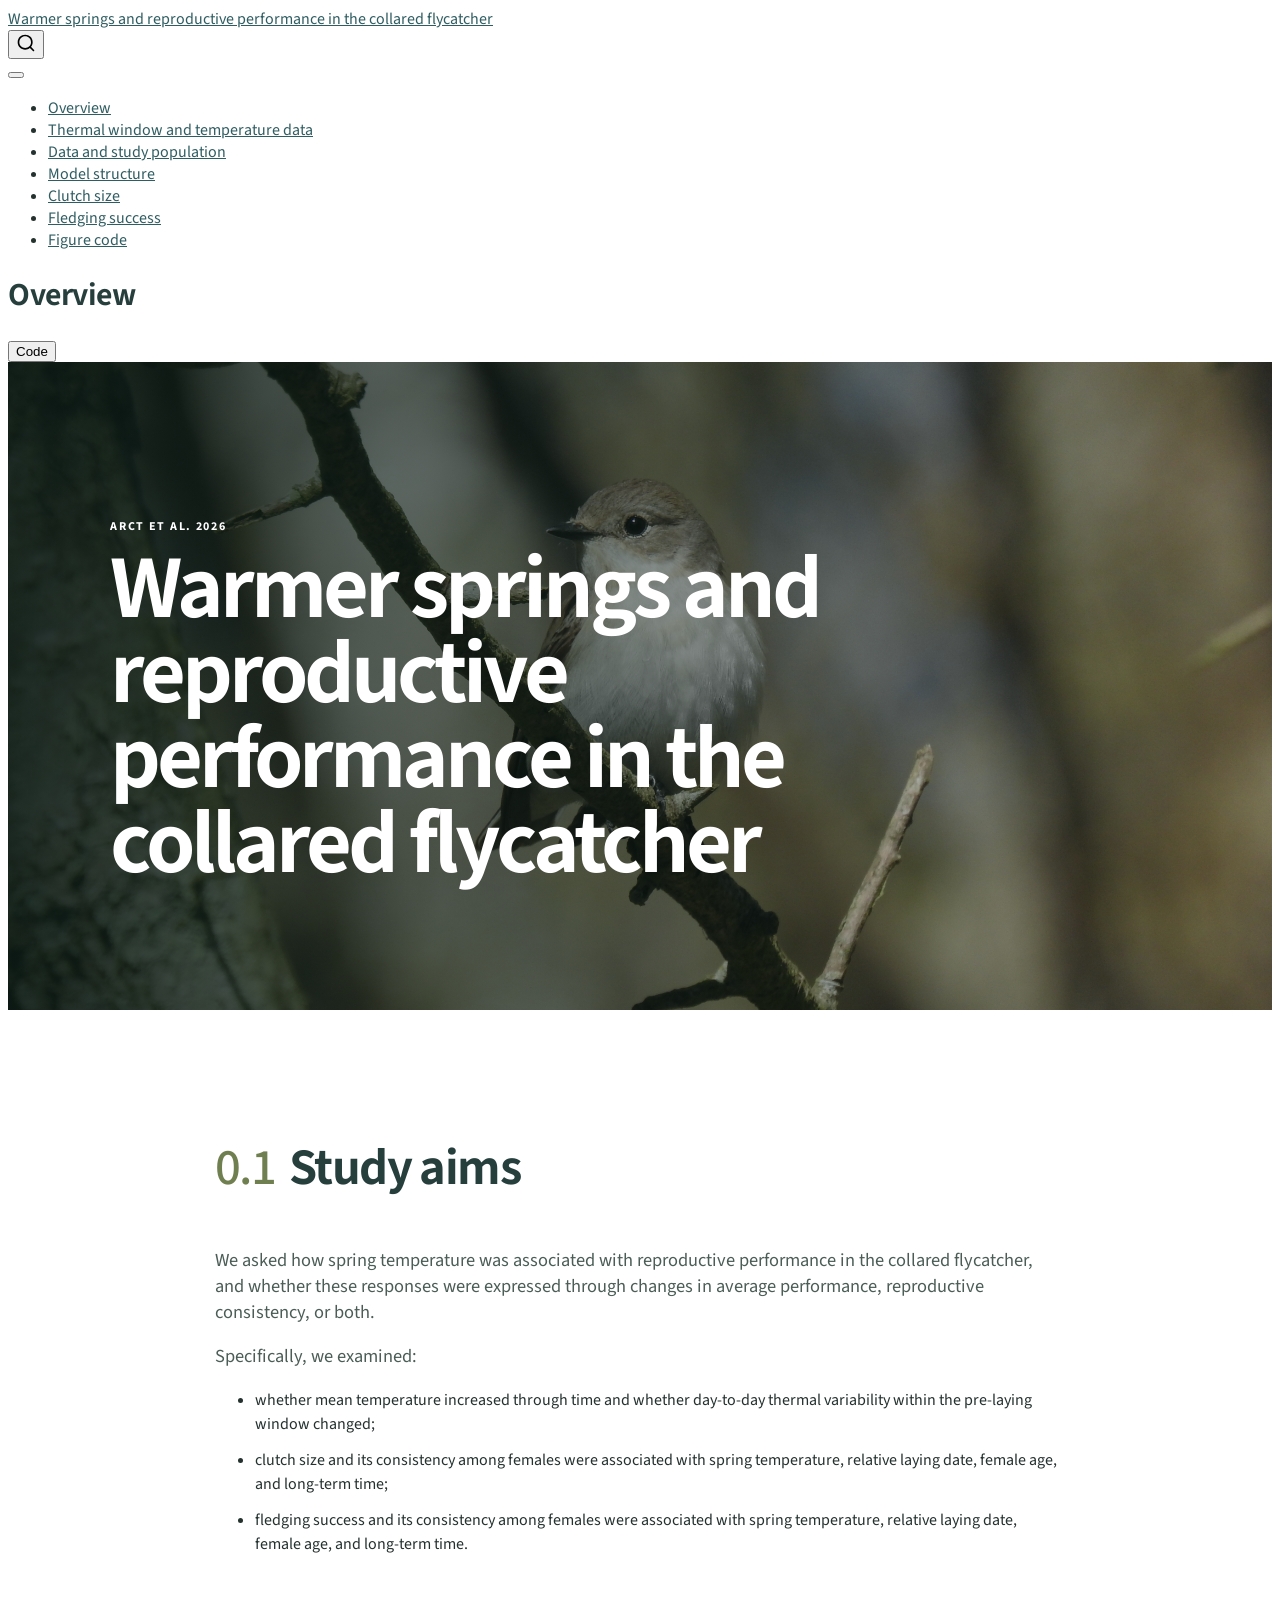
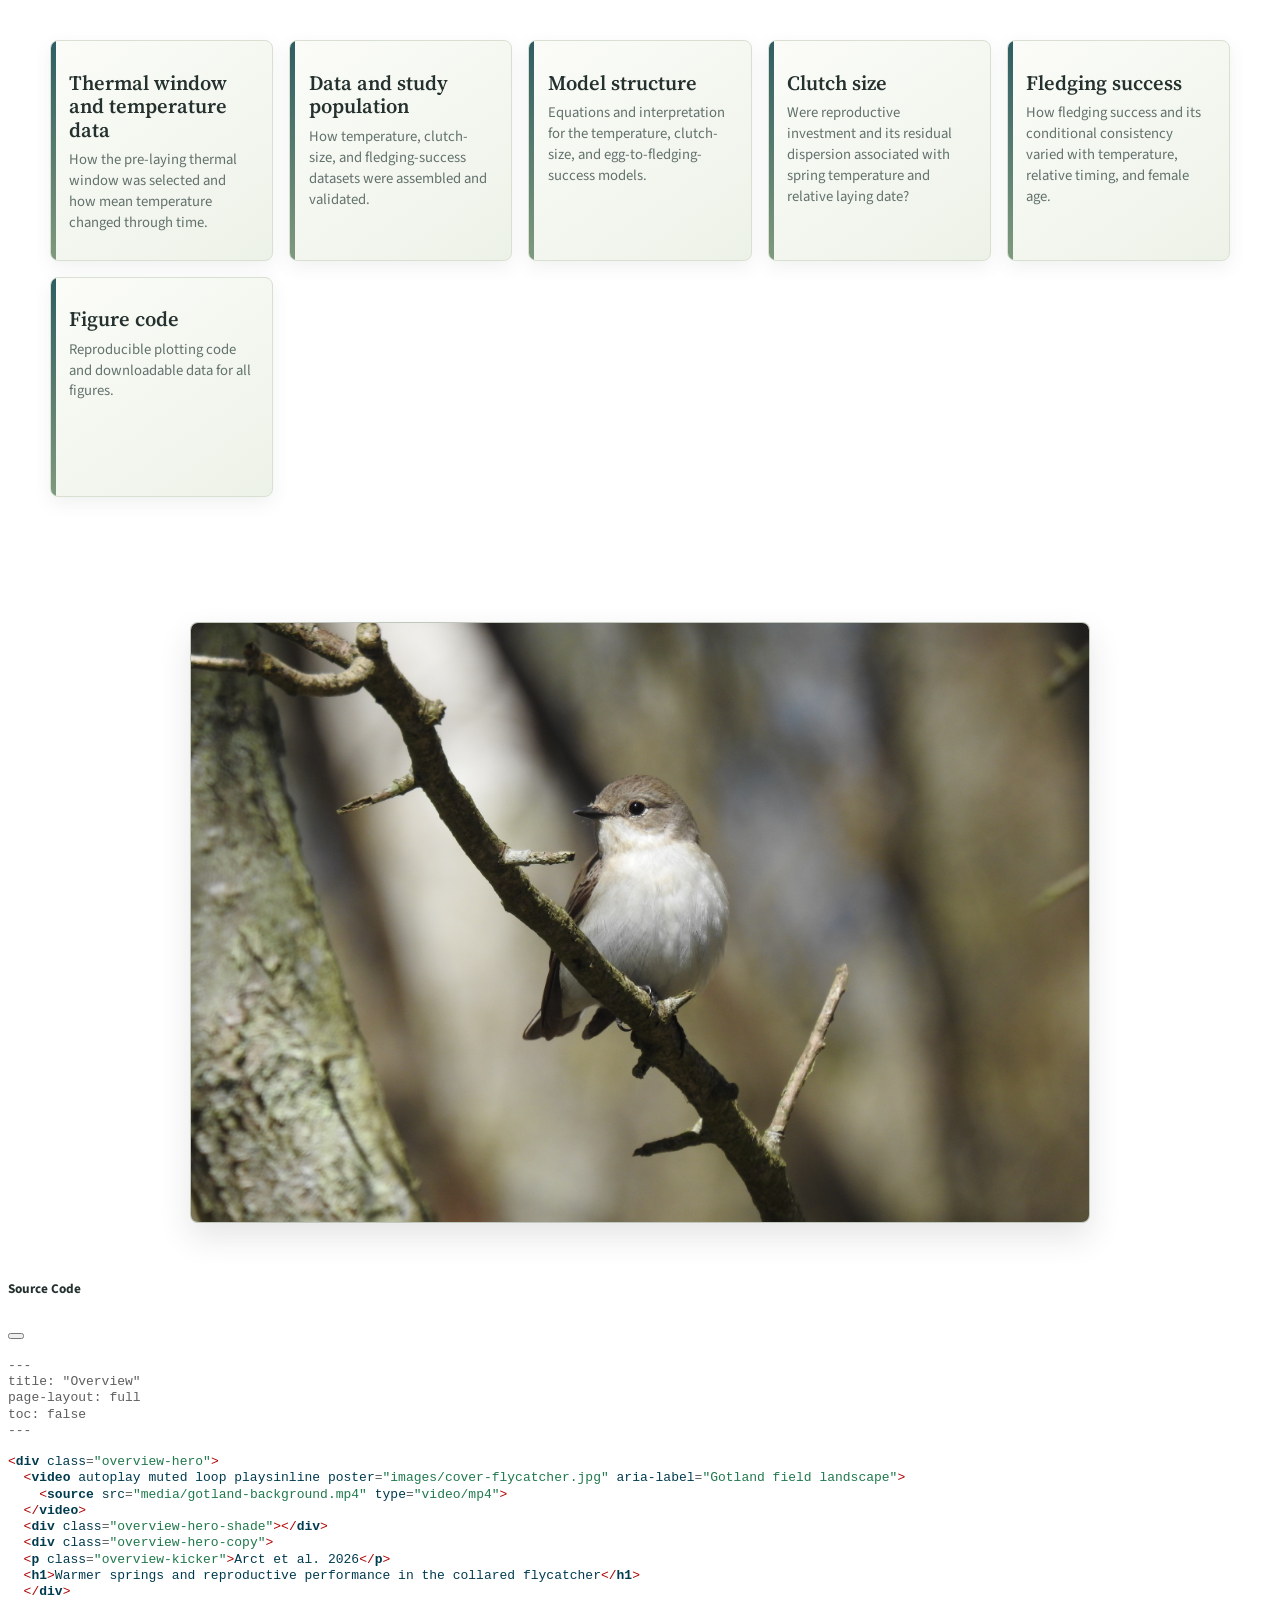
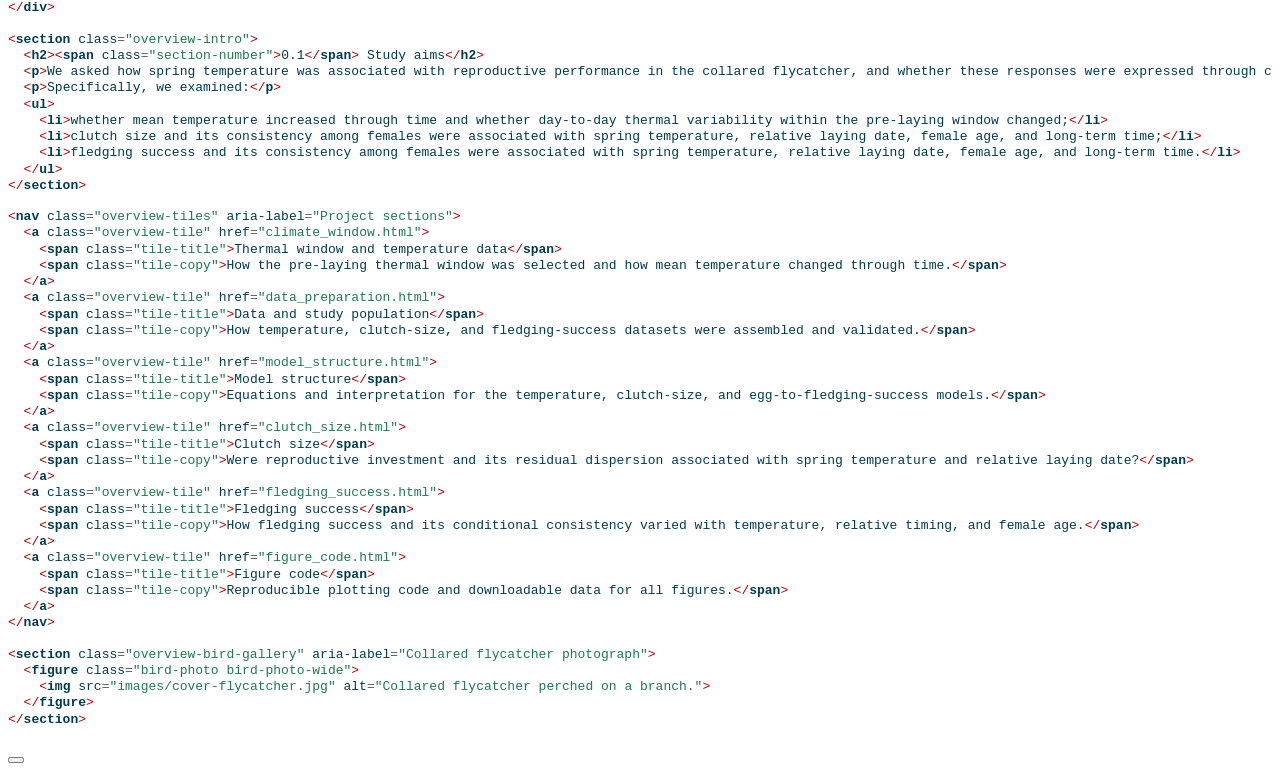
==== commit e0223bee: "Clarify temperature variability terminology" ====
--- a/docs/index.html
+++ b/docs/index.html
@@ -211,11 +211,11 @@
 We asked how spring temperature was associated with reproductive performance in the collared flycatcher, and whether these responses were expressed through changes in average performance, reproductive consistency, or both.
 </p>
 <p>
-Specifically, we tested whether:
+Specifically, we examined:
 </p>
 <ul>
 <li>
-mean temperature during the pre-laying thermal window increased through time and whether its interannual variability changed;
+whether mean temperature increased through time and whether day-to-day thermal variability within the pre-laying window changed;
 </li>
 <li>
 clutch size and its consistency among females were associated with spring temperature, relative laying date, female age, and long-term time;
@@ -710,9 +710,9 @@
 <span id="cb1-18"><a href="#cb1-18" aria-hidden="true" tabindex="-1"></a><span class="dt">&lt;</span><span class="kw">section</span><span class="ot"> class</span><span class="op">=</span><span class="st">"overview-intro"</span><span class="dt">&gt;</span></span>
 <span id="cb1-19"><a href="#cb1-19" aria-hidden="true" tabindex="-1"></a>  <span class="dt">&lt;</span><span class="kw">h2</span><span class="dt">&gt;&lt;</span><span class="kw">span</span><span class="ot"> class</span><span class="op">=</span><span class="st">"section-number"</span><span class="dt">&gt;</span>0.1<span class="dt">&lt;/</span><span class="kw">span</span><span class="dt">&gt;</span> Study aims<span class="dt">&lt;/</span><span class="kw">h2</span><span class="dt">&gt;</span></span>
 <span id="cb1-20"><a href="#cb1-20" aria-hidden="true" tabindex="-1"></a>  <span class="dt">&lt;</span><span class="kw">p</span><span class="dt">&gt;</span>We asked how spring temperature was associated with reproductive performance in the collared flycatcher, and whether these responses were expressed through changes in average performance, reproductive consistency, or both.<span class="dt">&lt;/</span><span class="kw">p</span><span class="dt">&gt;</span></span>
-<span id="cb1-21"><a href="#cb1-21" aria-hidden="true" tabindex="-1"></a>  <span class="dt">&lt;</span><span class="kw">p</span><span class="dt">&gt;</span>Specifically, we tested whether:<span class="dt">&lt;/</span><span class="kw">p</span><span class="dt">&gt;</span></span>
+<span id="cb1-21"><a href="#cb1-21" aria-hidden="true" tabindex="-1"></a>  <span class="dt">&lt;</span><span class="kw">p</span><span class="dt">&gt;</span>Specifically, we examined:<span class="dt">&lt;/</span><span class="kw">p</span><span class="dt">&gt;</span></span>
 <span id="cb1-22"><a href="#cb1-22" aria-hidden="true" tabindex="-1"></a>  <span class="dt">&lt;</span><span class="kw">ul</span><span class="dt">&gt;</span></span>
-<span id="cb1-23"><a href="#cb1-23" aria-hidden="true" tabindex="-1"></a>    <span class="dt">&lt;</span><span class="kw">li</span><span class="dt">&gt;</span>mean temperature during the pre-laying thermal window increased through time and whether its interannual variability changed;<span class="dt">&lt;/</span><span class="kw">li</span><span class="dt">&gt;</span></span>
+<span id="cb1-23"><a href="#cb1-23" aria-hidden="true" tabindex="-1"></a>    <span class="dt">&lt;</span><span class="kw">li</span><span class="dt">&gt;</span>whether mean temperature increased through time and whether day-to-day thermal variability within the pre-laying window changed;<span class="dt">&lt;/</span><span class="kw">li</span><span class="dt">&gt;</span></span>
 <span id="cb1-24"><a href="#cb1-24" aria-hidden="true" tabindex="-1"></a>    <span class="dt">&lt;</span><span class="kw">li</span><span class="dt">&gt;</span>clutch size and its consistency among females were associated with spring temperature, relative laying date, female age, and long-term time;<span class="dt">&lt;/</span><span class="kw">li</span><span class="dt">&gt;</span></span>
 <span id="cb1-25"><a href="#cb1-25" aria-hidden="true" tabindex="-1"></a>    <span class="dt">&lt;</span><span class="kw">li</span><span class="dt">&gt;</span>fledging success and its consistency among females were associated with spring temperature, relative laying date, female age, and long-term time.<span class="dt">&lt;/</span><span class="kw">li</span><span class="dt">&gt;</span></span>
 <span id="cb1-26"><a href="#cb1-26" aria-hidden="true" tabindex="-1"></a>  <span class="dt">&lt;/</span><span class="kw">ul</span><span class="dt">&gt;</span></span>
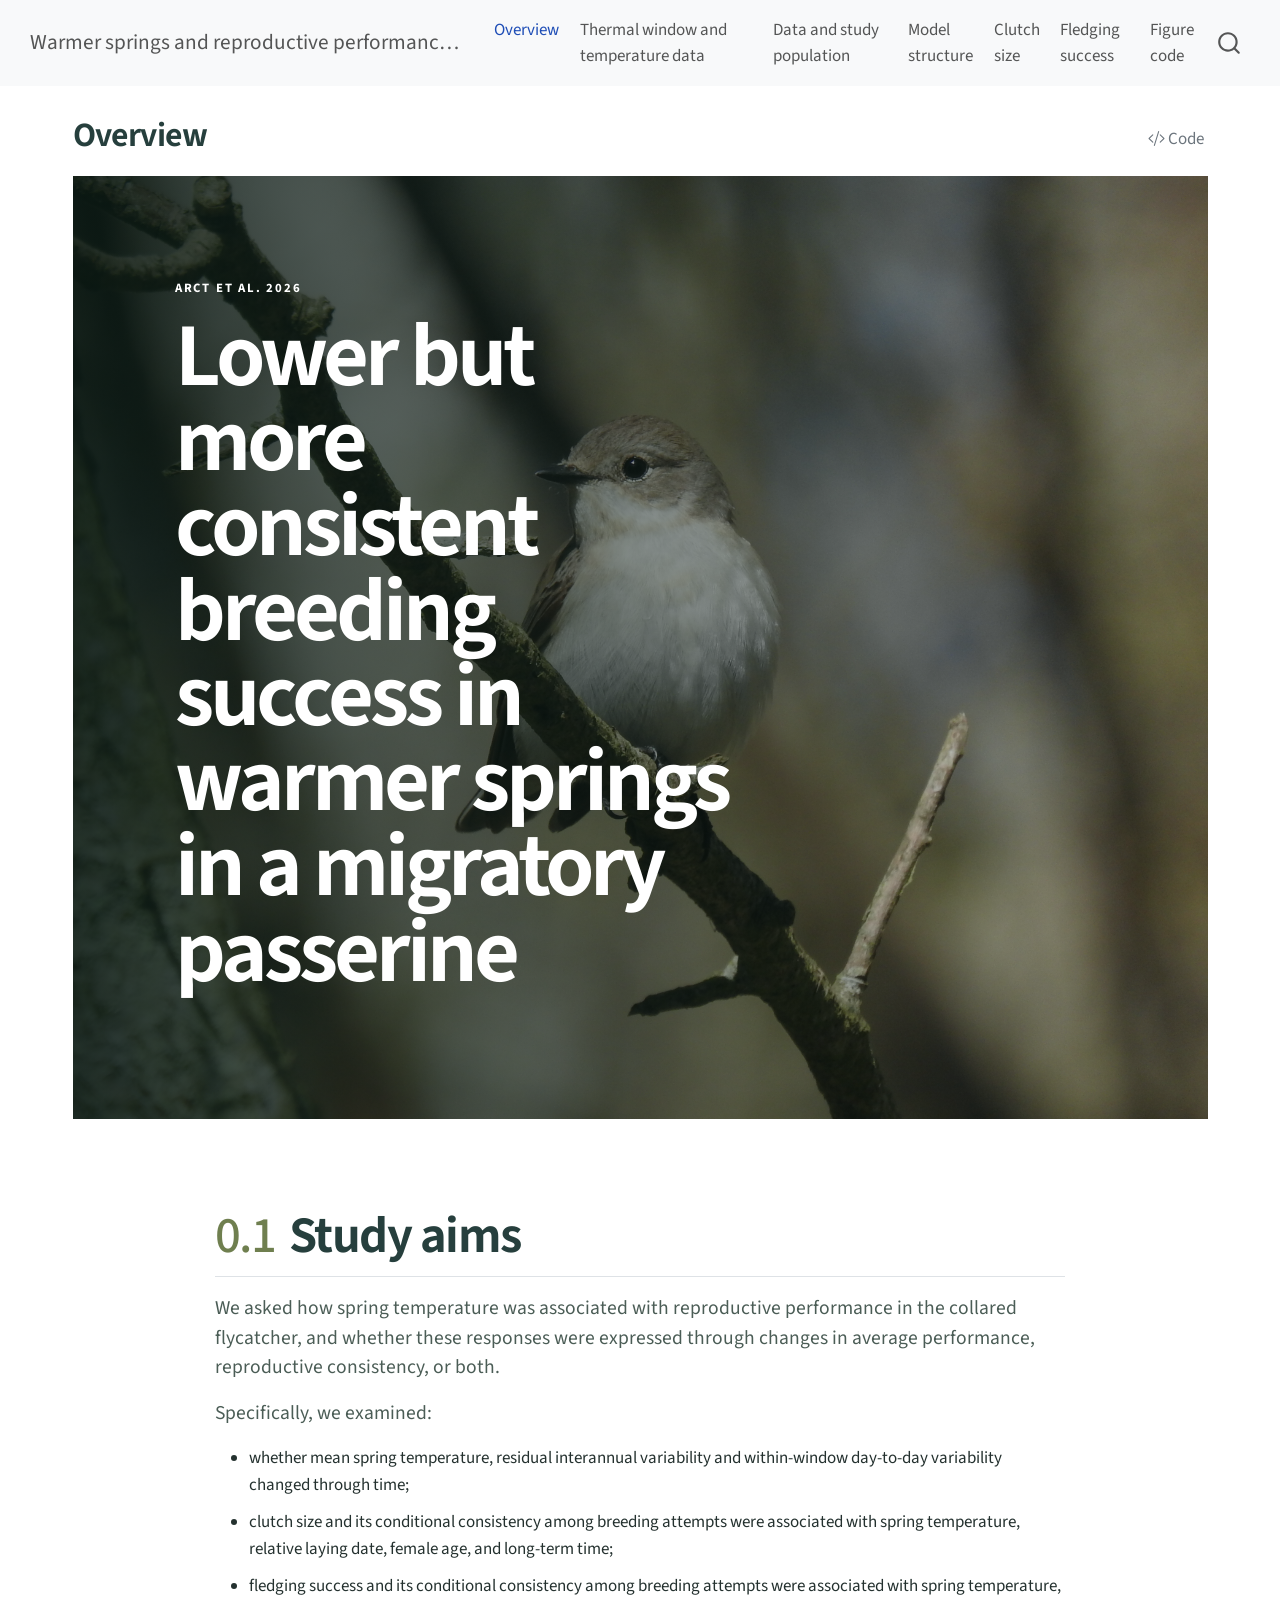
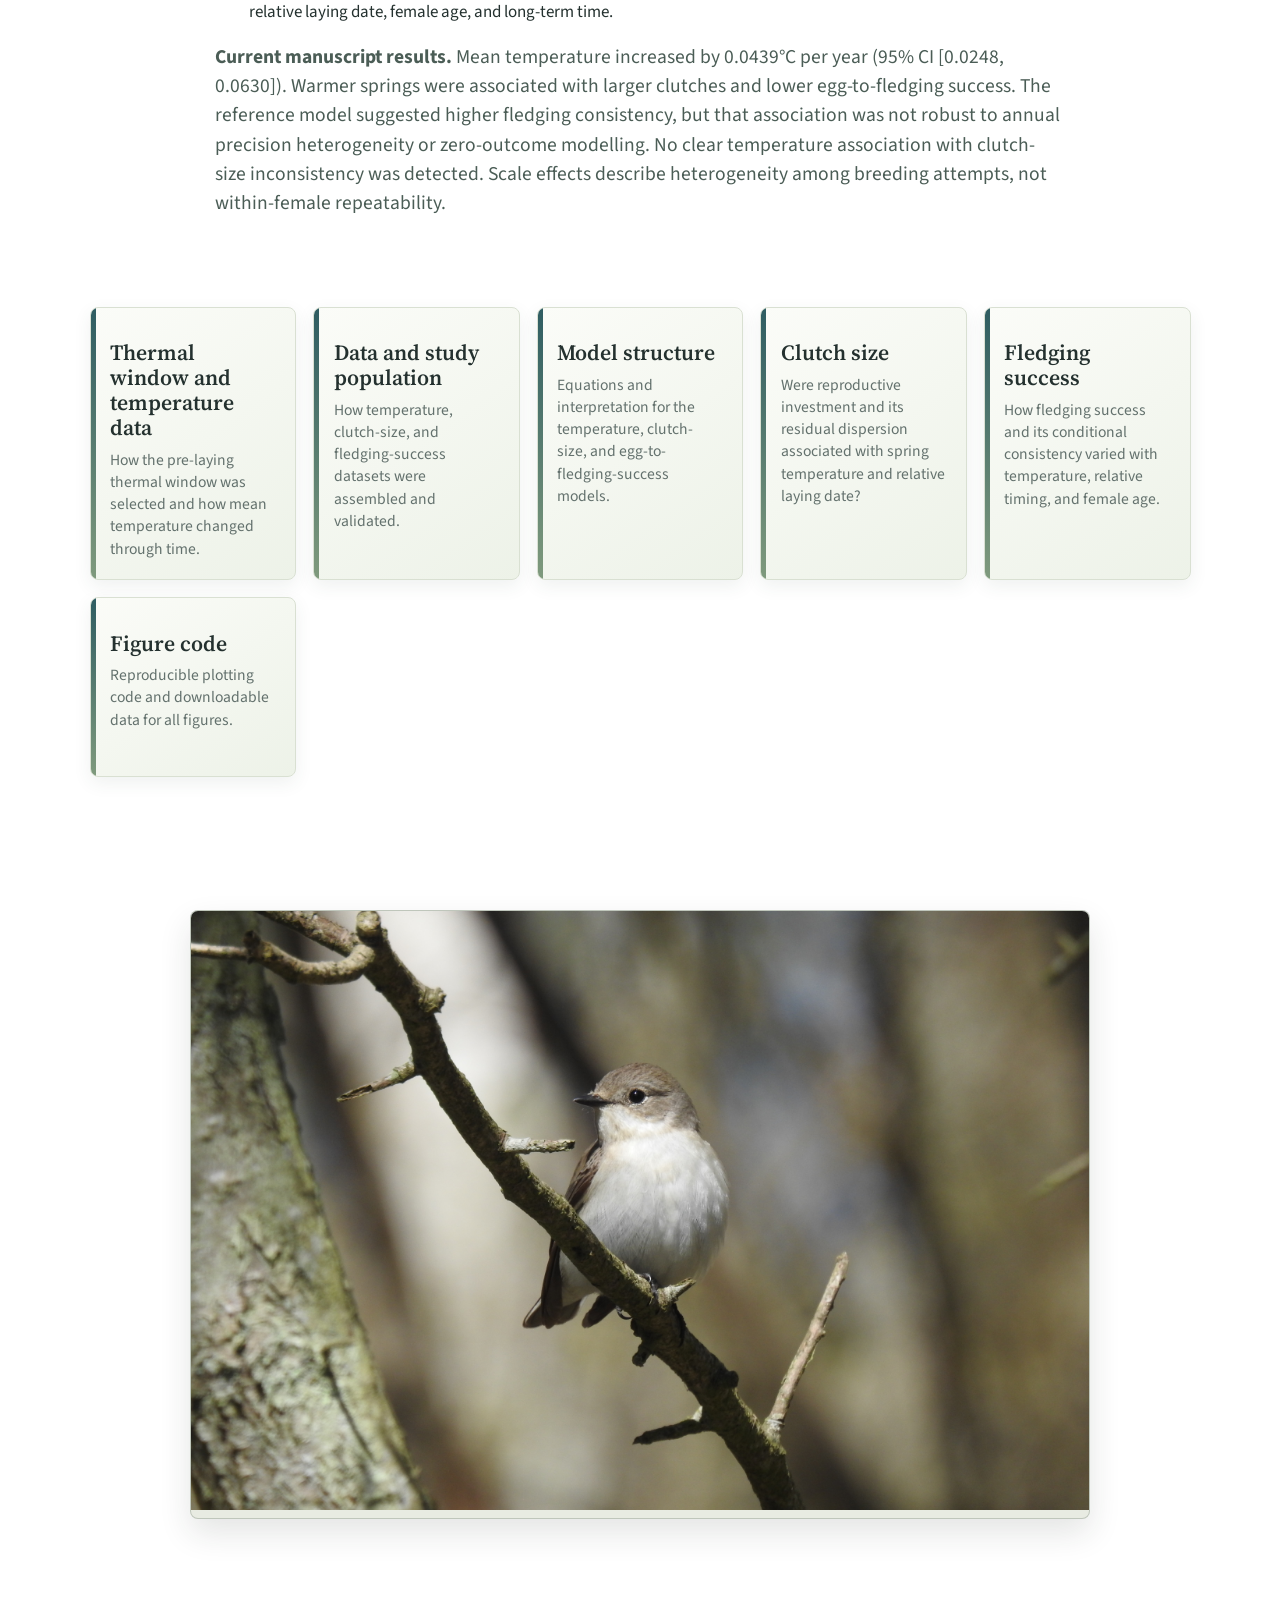
==== commit ec09704c: "Synchronize project website with revised manuscript and audited models" ====
--- a/docs/index.html
+++ b/docs/index.html
@@ -2,7 +2,7 @@
 <html xmlns="http://www.w3.org/1999/xhtml" lang="en" xml:lang="en"><head>
 
 <meta charset="utf-8">
-<meta name="generator" content="quarto-1.9.37">
+<meta name="generator" content="quarto-1.10.19">
 
 <meta name="viewport" content="width=device-width, initial-scale=1.0, user-scalable=yes">
 
@@ -12,10 +12,13 @@
 /* Default styles provided by pandoc.
 ** See https://pandoc.org/MANUAL.html#variables-for-html for config info.
 */
-code{white-space: pre-wrap;}
 span.smallcaps{font-variant: small-caps;}
-div.columns{display: flex; gap: min(4vw, 1.5em);}
-div.column{flex: auto; overflow-x: auto;}
+div.columns{display: flex; gap: 1.5em;}
+div.column{flex: auto;}
+@media screen {
+div.columns{gap: min(4vw, 1.5em);}
+div.column{overflow-x: auto;}
+}
 div.hanging-indent{margin-left: 1.5em; text-indent: -1.5em;}
 ul.task-list{list-style: none;}
 ul.task-list li input[type="checkbox"] {
@@ -74,10 +77,10 @@
 <script src="site_libs/quarto-html/tippy.umd.min.js"></script>
 <script src="site_libs/quarto-html/anchor.min.js"></script>
 <link href="site_libs/quarto-html/tippy.css" rel="stylesheet">
-<link href="site_libs/quarto-html/quarto-syntax-highlighting-7f8f88aac4f3542376d5c11b86a4c14d.css" rel="stylesheet" id="quarto-text-highlighting-styles">
+<link href="site_libs/quarto-html/quarto-syntax-highlighting-bf27225e3a48a9273f3daa8f8e829971.css" rel="stylesheet" id="quarto-text-highlighting-styles">
 <script src="site_libs/bootstrap/bootstrap.min.js"></script>
 <link href="site_libs/bootstrap/bootstrap-icons.css" rel="stylesheet">
-<link href="site_libs/bootstrap/bootstrap-a0f9fd0d421825b736dc1bbcbcba2219.min.css" rel="stylesheet" append-hash="true" id="quarto-bootstrap" data-mode="light">
+<link href="site_libs/bootstrap/bootstrap-172ba59bd5e0b52282274ba0c0cc16fc.min.css" rel="stylesheet" append-hash="true" id="quarto-bootstrap" data-mode="light">
 <script id="quarto-search-options" type="application/json">{
   "location": "navbar",
   "copy-button": false,
@@ -199,7 +202,7 @@
 Arct et al.&nbsp;2026
 </p>
 <h1>
-Warmer springs and reproductive performance in the collared flycatcher
+Lower but more consistent breeding success in warmer springs in a migratory passerine
 </h1>
 </div>
 </div>
@@ -215,15 +218,18 @@
 </p>
 <ul>
 <li>
-whether mean temperature increased through time and whether day-to-day thermal variability within the pre-laying window changed;
+whether mean spring temperature, residual interannual variability and within-window day-to-day variability changed through time;
 </li>
 <li>
-clutch size and its consistency among females were associated with spring temperature, relative laying date, female age, and long-term time;
+clutch size and its conditional consistency among breeding attempts were associated with spring temperature, relative laying date, female age, and long-term time;
 </li>
 <li>
-fledging success and its consistency among females were associated with spring temperature, relative laying date, female age, and long-term time.
+fledging success and its conditional consistency among breeding attempts were associated with spring temperature, relative laying date, female age, and long-term time.
 </li>
 </ul>
+<p>
+<strong>Current manuscript results.</strong> Mean temperature increased by 0.0439°C per year (95% CI [0.0248, 0.0630]). Warmer springs were associated with larger clutches and lower egg-to-fledging success. The reference model suggested higher fledging consistency, but that association was not robust to annual precision heterogeneity or zero-outcome modelling. No clear temperature association with clutch-size inconsistency was detected. Scale effects describe heterogeneity among breeding attempts, not within-female repeatability.
+</p>
 </section>
 <nav class="overview-tiles" aria-label="Project sections">
 <a class="overview-tile" href="climate_window.html"> <span class="tile-title">Thermal window and temperature data</span> <span class="tile-copy">How the pre-laying thermal window was selected and how mean temperature changed through time.</span> </a> <a class="overview-tile" href="data_preparation.html"> <span class="tile-title">Data and study population</span> <span class="tile-copy">How temperature, clutch-size, and fledging-success datasets were assembled and validated.</span> </a> <a class="overview-tile" href="model_structure.html"> <span class="tile-title">Model structure</span> <span class="tile-copy">Equations and interpretation for the temperature, clutch-size, and egg-to-fledging-success models.</span> </a> <a class="overview-tile" href="clutch_size.html"> <span class="tile-title">Clutch size</span> <span class="tile-copy">Were reproductive investment and its residual dispersion associated with spring temperature and relative laying date?</span> </a> <a class="overview-tile" href="fledging_success.html"> <span class="tile-title">Fledging success</span> <span class="tile-copy">How fledging success and its conditional consistency varied with temperature, relative timing, and female age.</span> </a> <a class="overview-tile" href="figure_code.html"> <span class="tile-title">Figure code</span> <span class="tile-copy">Reproducible plotting code and downloadable data for all figures.</span> </a>
@@ -331,16 +337,16 @@
     }
     function toggleCodeHandler(show) {
       return function(e) {
-        const detailsSrc = window.document.querySelectorAll(".cell > details > .sourceCode");
-        for (let i=0; i<detailsSrc.length; i++) {
-          const details = detailsSrc[i].parentElement;
+        const cellDetails = window.document.querySelectorAll(".cell details.code-fold");
+        for (let i=0; i<cellDetails.length; i++) {
+          const details = cellDetails[i];
           if (show) {
             details.open = true;
           } else {
             details.removeAttribute("open");
           }
         }
-        const cellCodeDivs = window.document.querySelectorAll(".cell > .sourceCode");
+        const cellCodeDivs = window.document.querySelectorAll(".cell div.sourceCode.cell-code");
         const fromCls = show ? "hidden" : "unhidden";
         const toCls = show ? "unhidden" : "hidden";
         for (let i=0; i<cellCodeDivs.length; i++) {
@@ -703,7 +709,7 @@
 <span id="cb1-11"><a href="#cb1-11" aria-hidden="true" tabindex="-1"></a>  <span class="dt">&lt;</span><span class="kw">div</span><span class="ot"> class</span><span class="op">=</span><span class="st">"overview-hero-shade"</span><span class="dt">&gt;&lt;/</span><span class="kw">div</span><span class="dt">&gt;</span></span>
 <span id="cb1-12"><a href="#cb1-12" aria-hidden="true" tabindex="-1"></a>  <span class="dt">&lt;</span><span class="kw">div</span><span class="ot"> class</span><span class="op">=</span><span class="st">"overview-hero-copy"</span><span class="dt">&gt;</span></span>
 <span id="cb1-13"><a href="#cb1-13" aria-hidden="true" tabindex="-1"></a>  <span class="dt">&lt;</span><span class="kw">p</span><span class="ot"> class</span><span class="op">=</span><span class="st">"overview-kicker"</span><span class="dt">&gt;</span>Arct et al. 2026<span class="dt">&lt;/</span><span class="kw">p</span><span class="dt">&gt;</span></span>
-<span id="cb1-14"><a href="#cb1-14" aria-hidden="true" tabindex="-1"></a>  <span class="dt">&lt;</span><span class="kw">h1</span><span class="dt">&gt;</span>Warmer springs and reproductive performance in the collared flycatcher<span class="dt">&lt;/</span><span class="kw">h1</span><span class="dt">&gt;</span></span>
+<span id="cb1-14"><a href="#cb1-14" aria-hidden="true" tabindex="-1"></a>  <span class="dt">&lt;</span><span class="kw">h1</span><span class="dt">&gt;</span>Lower but more consistent breeding success in warmer springs in a migratory passerine<span class="dt">&lt;/</span><span class="kw">h1</span><span class="dt">&gt;</span></span>
 <span id="cb1-15"><a href="#cb1-15" aria-hidden="true" tabindex="-1"></a>  <span class="dt">&lt;/</span><span class="kw">div</span><span class="dt">&gt;</span></span>
 <span id="cb1-16"><a href="#cb1-16" aria-hidden="true" tabindex="-1"></a><span class="dt">&lt;/</span><span class="kw">div</span><span class="dt">&gt;</span></span>
 <span id="cb1-17"><a href="#cb1-17" aria-hidden="true" tabindex="-1"></a></span>
@@ -712,44 +718,45 @@
 <span id="cb1-20"><a href="#cb1-20" aria-hidden="true" tabindex="-1"></a>  <span class="dt">&lt;</span><span class="kw">p</span><span class="dt">&gt;</span>We asked how spring temperature was associated with reproductive performance in the collared flycatcher, and whether these responses were expressed through changes in average performance, reproductive consistency, or both.<span class="dt">&lt;/</span><span class="kw">p</span><span class="dt">&gt;</span></span>
 <span id="cb1-21"><a href="#cb1-21" aria-hidden="true" tabindex="-1"></a>  <span class="dt">&lt;</span><span class="kw">p</span><span class="dt">&gt;</span>Specifically, we examined:<span class="dt">&lt;/</span><span class="kw">p</span><span class="dt">&gt;</span></span>
 <span id="cb1-22"><a href="#cb1-22" aria-hidden="true" tabindex="-1"></a>  <span class="dt">&lt;</span><span class="kw">ul</span><span class="dt">&gt;</span></span>
-<span id="cb1-23"><a href="#cb1-23" aria-hidden="true" tabindex="-1"></a>    <span class="dt">&lt;</span><span class="kw">li</span><span class="dt">&gt;</span>whether mean temperature increased through time and whether day-to-day thermal variability within the pre-laying window changed;<span class="dt">&lt;/</span><span class="kw">li</span><span class="dt">&gt;</span></span>
-<span id="cb1-24"><a href="#cb1-24" aria-hidden="true" tabindex="-1"></a>    <span class="dt">&lt;</span><span class="kw">li</span><span class="dt">&gt;</span>clutch size and its consistency among females were associated with spring temperature, relative laying date, female age, and long-term time;<span class="dt">&lt;/</span><span class="kw">li</span><span class="dt">&gt;</span></span>
-<span id="cb1-25"><a href="#cb1-25" aria-hidden="true" tabindex="-1"></a>    <span class="dt">&lt;</span><span class="kw">li</span><span class="dt">&gt;</span>fledging success and its consistency among females were associated with spring temperature, relative laying date, female age, and long-term time.<span class="dt">&lt;/</span><span class="kw">li</span><span class="dt">&gt;</span></span>
+<span id="cb1-23"><a href="#cb1-23" aria-hidden="true" tabindex="-1"></a>    <span class="dt">&lt;</span><span class="kw">li</span><span class="dt">&gt;</span>whether mean spring temperature, residual interannual variability and within-window day-to-day variability changed through time;<span class="dt">&lt;/</span><span class="kw">li</span><span class="dt">&gt;</span></span>
+<span id="cb1-24"><a href="#cb1-24" aria-hidden="true" tabindex="-1"></a>    <span class="dt">&lt;</span><span class="kw">li</span><span class="dt">&gt;</span>clutch size and its conditional consistency among breeding attempts were associated with spring temperature, relative laying date, female age, and long-term time;<span class="dt">&lt;/</span><span class="kw">li</span><span class="dt">&gt;</span></span>
+<span id="cb1-25"><a href="#cb1-25" aria-hidden="true" tabindex="-1"></a>    <span class="dt">&lt;</span><span class="kw">li</span><span class="dt">&gt;</span>fledging success and its conditional consistency among breeding attempts were associated with spring temperature, relative laying date, female age, and long-term time.<span class="dt">&lt;/</span><span class="kw">li</span><span class="dt">&gt;</span></span>
 <span id="cb1-26"><a href="#cb1-26" aria-hidden="true" tabindex="-1"></a>  <span class="dt">&lt;/</span><span class="kw">ul</span><span class="dt">&gt;</span></span>
-<span id="cb1-27"><a href="#cb1-27" aria-hidden="true" tabindex="-1"></a><span class="dt">&lt;/</span><span class="kw">section</span><span class="dt">&gt;</span></span>
-<span id="cb1-28"><a href="#cb1-28" aria-hidden="true" tabindex="-1"></a></span>
-<span id="cb1-29"><a href="#cb1-29" aria-hidden="true" tabindex="-1"></a><span class="dt">&lt;</span><span class="kw">nav</span><span class="ot"> class</span><span class="op">=</span><span class="st">"overview-tiles"</span><span class="ot"> aria-label</span><span class="op">=</span><span class="st">"Project sections"</span><span class="dt">&gt;</span></span>
-<span id="cb1-30"><a href="#cb1-30" aria-hidden="true" tabindex="-1"></a>  <span class="dt">&lt;</span><span class="kw">a</span><span class="ot"> class</span><span class="op">=</span><span class="st">"overview-tile"</span><span class="ot"> href</span><span class="op">=</span><span class="st">"climate_window.html"</span><span class="dt">&gt;</span></span>
-<span id="cb1-31"><a href="#cb1-31" aria-hidden="true" tabindex="-1"></a>    <span class="dt">&lt;</span><span class="kw">span</span><span class="ot"> class</span><span class="op">=</span><span class="st">"tile-title"</span><span class="dt">&gt;</span>Thermal window and temperature data<span class="dt">&lt;/</span><span class="kw">span</span><span class="dt">&gt;</span></span>
-<span id="cb1-32"><a href="#cb1-32" aria-hidden="true" tabindex="-1"></a>    <span class="dt">&lt;</span><span class="kw">span</span><span class="ot"> class</span><span class="op">=</span><span class="st">"tile-copy"</span><span class="dt">&gt;</span>How the pre-laying thermal window was selected and how mean temperature changed through time.<span class="dt">&lt;/</span><span class="kw">span</span><span class="dt">&gt;</span></span>
-<span id="cb1-33"><a href="#cb1-33" aria-hidden="true" tabindex="-1"></a>  <span class="dt">&lt;/</span><span class="kw">a</span><span class="dt">&gt;</span></span>
-<span id="cb1-34"><a href="#cb1-34" aria-hidden="true" tabindex="-1"></a>  <span class="dt">&lt;</span><span class="kw">a</span><span class="ot"> class</span><span class="op">=</span><span class="st">"overview-tile"</span><span class="ot"> href</span><span class="op">=</span><span class="st">"data_preparation.html"</span><span class="dt">&gt;</span></span>
-<span id="cb1-35"><a href="#cb1-35" aria-hidden="true" tabindex="-1"></a>    <span class="dt">&lt;</span><span class="kw">span</span><span class="ot"> class</span><span class="op">=</span><span class="st">"tile-title"</span><span class="dt">&gt;</span>Data and study population<span class="dt">&lt;/</span><span class="kw">span</span><span class="dt">&gt;</span></span>
-<span id="cb1-36"><a href="#cb1-36" aria-hidden="true" tabindex="-1"></a>    <span class="dt">&lt;</span><span class="kw">span</span><span class="ot"> class</span><span class="op">=</span><span class="st">"tile-copy"</span><span class="dt">&gt;</span>How temperature, clutch-size, and fledging-success datasets were assembled and validated.<span class="dt">&lt;/</span><span class="kw">span</span><span class="dt">&gt;</span></span>
-<span id="cb1-37"><a href="#cb1-37" aria-hidden="true" tabindex="-1"></a>  <span class="dt">&lt;/</span><span class="kw">a</span><span class="dt">&gt;</span></span>
-<span id="cb1-38"><a href="#cb1-38" aria-hidden="true" tabindex="-1"></a>  <span class="dt">&lt;</span><span class="kw">a</span><span class="ot"> class</span><span class="op">=</span><span class="st">"overview-tile"</span><span class="ot"> href</span><span class="op">=</span><span class="st">"model_structure.html"</span><span class="dt">&gt;</span></span>
-<span id="cb1-39"><a href="#cb1-39" aria-hidden="true" tabindex="-1"></a>    <span class="dt">&lt;</span><span class="kw">span</span><span class="ot"> class</span><span class="op">=</span><span class="st">"tile-title"</span><span class="dt">&gt;</span>Model structure<span class="dt">&lt;/</span><span class="kw">span</span><span class="dt">&gt;</span></span>
-<span id="cb1-40"><a href="#cb1-40" aria-hidden="true" tabindex="-1"></a>    <span class="dt">&lt;</span><span class="kw">span</span><span class="ot"> class</span><span class="op">=</span><span class="st">"tile-copy"</span><span class="dt">&gt;</span>Equations and interpretation for the temperature, clutch-size, and egg-to-fledging-success models.<span class="dt">&lt;/</span><span class="kw">span</span><span class="dt">&gt;</span></span>
-<span id="cb1-41"><a href="#cb1-41" aria-hidden="true" tabindex="-1"></a>  <span class="dt">&lt;/</span><span class="kw">a</span><span class="dt">&gt;</span></span>
-<span id="cb1-42"><a href="#cb1-42" aria-hidden="true" tabindex="-1"></a>  <span class="dt">&lt;</span><span class="kw">a</span><span class="ot"> class</span><span class="op">=</span><span class="st">"overview-tile"</span><span class="ot"> href</span><span class="op">=</span><span class="st">"clutch_size.html"</span><span class="dt">&gt;</span></span>
-<span id="cb1-43"><a href="#cb1-43" aria-hidden="true" tabindex="-1"></a>    <span class="dt">&lt;</span><span class="kw">span</span><span class="ot"> class</span><span class="op">=</span><span class="st">"tile-title"</span><span class="dt">&gt;</span>Clutch size<span class="dt">&lt;/</span><span class="kw">span</span><span class="dt">&gt;</span></span>
-<span id="cb1-44"><a href="#cb1-44" aria-hidden="true" tabindex="-1"></a>    <span class="dt">&lt;</span><span class="kw">span</span><span class="ot"> class</span><span class="op">=</span><span class="st">"tile-copy"</span><span class="dt">&gt;</span>Were reproductive investment and its residual dispersion associated with spring temperature and relative laying date?<span class="dt">&lt;/</span><span class="kw">span</span><span class="dt">&gt;</span></span>
-<span id="cb1-45"><a href="#cb1-45" aria-hidden="true" tabindex="-1"></a>  <span class="dt">&lt;/</span><span class="kw">a</span><span class="dt">&gt;</span></span>
-<span id="cb1-46"><a href="#cb1-46" aria-hidden="true" tabindex="-1"></a>  <span class="dt">&lt;</span><span class="kw">a</span><span class="ot"> class</span><span class="op">=</span><span class="st">"overview-tile"</span><span class="ot"> href</span><span class="op">=</span><span class="st">"fledging_success.html"</span><span class="dt">&gt;</span></span>
-<span id="cb1-47"><a href="#cb1-47" aria-hidden="true" tabindex="-1"></a>    <span class="dt">&lt;</span><span class="kw">span</span><span class="ot"> class</span><span class="op">=</span><span class="st">"tile-title"</span><span class="dt">&gt;</span>Fledging success<span class="dt">&lt;/</span><span class="kw">span</span><span class="dt">&gt;</span></span>
-<span id="cb1-48"><a href="#cb1-48" aria-hidden="true" tabindex="-1"></a>    <span class="dt">&lt;</span><span class="kw">span</span><span class="ot"> class</span><span class="op">=</span><span class="st">"tile-copy"</span><span class="dt">&gt;</span>How fledging success and its conditional consistency varied with temperature, relative timing, and female age.<span class="dt">&lt;/</span><span class="kw">span</span><span class="dt">&gt;</span></span>
-<span id="cb1-49"><a href="#cb1-49" aria-hidden="true" tabindex="-1"></a>  <span class="dt">&lt;/</span><span class="kw">a</span><span class="dt">&gt;</span></span>
-<span id="cb1-50"><a href="#cb1-50" aria-hidden="true" tabindex="-1"></a>  <span class="dt">&lt;</span><span class="kw">a</span><span class="ot"> class</span><span class="op">=</span><span class="st">"overview-tile"</span><span class="ot"> href</span><span class="op">=</span><span class="st">"figure_code.html"</span><span class="dt">&gt;</span></span>
-<span id="cb1-51"><a href="#cb1-51" aria-hidden="true" tabindex="-1"></a>    <span class="dt">&lt;</span><span class="kw">span</span><span class="ot"> class</span><span class="op">=</span><span class="st">"tile-title"</span><span class="dt">&gt;</span>Figure code<span class="dt">&lt;/</span><span class="kw">span</span><span class="dt">&gt;</span></span>
-<span id="cb1-52"><a href="#cb1-52" aria-hidden="true" tabindex="-1"></a>    <span class="dt">&lt;</span><span class="kw">span</span><span class="ot"> class</span><span class="op">=</span><span class="st">"tile-copy"</span><span class="dt">&gt;</span>Reproducible plotting code and downloadable data for all figures.<span class="dt">&lt;/</span><span class="kw">span</span><span class="dt">&gt;</span></span>
-<span id="cb1-53"><a href="#cb1-53" aria-hidden="true" tabindex="-1"></a>  <span class="dt">&lt;/</span><span class="kw">a</span><span class="dt">&gt;</span></span>
-<span id="cb1-54"><a href="#cb1-54" aria-hidden="true" tabindex="-1"></a><span class="dt">&lt;/</span><span class="kw">nav</span><span class="dt">&gt;</span></span>
-<span id="cb1-55"><a href="#cb1-55" aria-hidden="true" tabindex="-1"></a></span>
-<span id="cb1-56"><a href="#cb1-56" aria-hidden="true" tabindex="-1"></a><span class="dt">&lt;</span><span class="kw">section</span><span class="ot"> class</span><span class="op">=</span><span class="st">"overview-bird-gallery"</span><span class="ot"> aria-label</span><span class="op">=</span><span class="st">"Collared flycatcher photograph"</span><span class="dt">&gt;</span></span>
-<span id="cb1-57"><a href="#cb1-57" aria-hidden="true" tabindex="-1"></a>  <span class="dt">&lt;</span><span class="kw">figure</span><span class="ot"> class</span><span class="op">=</span><span class="st">"bird-photo bird-photo-wide"</span><span class="dt">&gt;</span></span>
-<span id="cb1-58"><a href="#cb1-58" aria-hidden="true" tabindex="-1"></a>    <span class="dt">&lt;</span><span class="kw">img</span><span class="ot"> src</span><span class="op">=</span><span class="st">"images/cover-flycatcher.jpg"</span><span class="ot"> alt</span><span class="op">=</span><span class="st">"Collared flycatcher perched on a branch."</span><span class="dt">&gt;</span></span>
-<span id="cb1-59"><a href="#cb1-59" aria-hidden="true" tabindex="-1"></a>  <span class="dt">&lt;/</span><span class="kw">figure</span><span class="dt">&gt;</span></span>
-<span id="cb1-60"><a href="#cb1-60" aria-hidden="true" tabindex="-1"></a><span class="dt">&lt;/</span><span class="kw">section</span><span class="dt">&gt;</span></span></code></pre></div><button title="Copy to Clipboard" class="code-copy-button" data-in-quarto-modal=""><i class="bi"></i></button></div>
+<span id="cb1-27"><a href="#cb1-27" aria-hidden="true" tabindex="-1"></a><span class="dt">&lt;</span><span class="kw">p</span><span class="dt">&gt;&lt;</span><span class="kw">strong</span><span class="dt">&gt;</span>Current manuscript results.<span class="dt">&lt;/</span><span class="kw">strong</span><span class="dt">&gt;</span> Mean temperature increased by 0.0439°C per year (95% CI <span class="co">[</span><span class="ot">0.0248, 0.0630</span><span class="co">]</span>). Warmer springs were associated with larger clutches and lower egg-to-fledging success. The reference model suggested higher fledging consistency, but that association was not robust to annual precision heterogeneity or zero-outcome modelling. No clear temperature association with clutch-size inconsistency was detected. Scale effects describe heterogeneity among breeding attempts, not within-female repeatability.<span class="dt">&lt;/</span><span class="kw">p</span><span class="dt">&gt;</span></span>
+<span id="cb1-28"><a href="#cb1-28" aria-hidden="true" tabindex="-1"></a><span class="dt">&lt;/</span><span class="kw">section</span><span class="dt">&gt;</span></span>
+<span id="cb1-29"><a href="#cb1-29" aria-hidden="true" tabindex="-1"></a></span>
+<span id="cb1-30"><a href="#cb1-30" aria-hidden="true" tabindex="-1"></a><span class="dt">&lt;</span><span class="kw">nav</span><span class="ot"> class</span><span class="op">=</span><span class="st">"overview-tiles"</span><span class="ot"> aria-label</span><span class="op">=</span><span class="st">"Project sections"</span><span class="dt">&gt;</span></span>
+<span id="cb1-31"><a href="#cb1-31" aria-hidden="true" tabindex="-1"></a>  <span class="dt">&lt;</span><span class="kw">a</span><span class="ot"> class</span><span class="op">=</span><span class="st">"overview-tile"</span><span class="ot"> href</span><span class="op">=</span><span class="st">"climate_window.html"</span><span class="dt">&gt;</span></span>
+<span id="cb1-32"><a href="#cb1-32" aria-hidden="true" tabindex="-1"></a>    <span class="dt">&lt;</span><span class="kw">span</span><span class="ot"> class</span><span class="op">=</span><span class="st">"tile-title"</span><span class="dt">&gt;</span>Thermal window and temperature data<span class="dt">&lt;/</span><span class="kw">span</span><span class="dt">&gt;</span></span>
+<span id="cb1-33"><a href="#cb1-33" aria-hidden="true" tabindex="-1"></a>    <span class="dt">&lt;</span><span class="kw">span</span><span class="ot"> class</span><span class="op">=</span><span class="st">"tile-copy"</span><span class="dt">&gt;</span>How the pre-laying thermal window was selected and how mean temperature changed through time.<span class="dt">&lt;/</span><span class="kw">span</span><span class="dt">&gt;</span></span>
+<span id="cb1-34"><a href="#cb1-34" aria-hidden="true" tabindex="-1"></a>  <span class="dt">&lt;/</span><span class="kw">a</span><span class="dt">&gt;</span></span>
+<span id="cb1-35"><a href="#cb1-35" aria-hidden="true" tabindex="-1"></a>  <span class="dt">&lt;</span><span class="kw">a</span><span class="ot"> class</span><span class="op">=</span><span class="st">"overview-tile"</span><span class="ot"> href</span><span class="op">=</span><span class="st">"data_preparation.html"</span><span class="dt">&gt;</span></span>
+<span id="cb1-36"><a href="#cb1-36" aria-hidden="true" tabindex="-1"></a>    <span class="dt">&lt;</span><span class="kw">span</span><span class="ot"> class</span><span class="op">=</span><span class="st">"tile-title"</span><span class="dt">&gt;</span>Data and study population<span class="dt">&lt;/</span><span class="kw">span</span><span class="dt">&gt;</span></span>
+<span id="cb1-37"><a href="#cb1-37" aria-hidden="true" tabindex="-1"></a>    <span class="dt">&lt;</span><span class="kw">span</span><span class="ot"> class</span><span class="op">=</span><span class="st">"tile-copy"</span><span class="dt">&gt;</span>How temperature, clutch-size, and fledging-success datasets were assembled and validated.<span class="dt">&lt;/</span><span class="kw">span</span><span class="dt">&gt;</span></span>
+<span id="cb1-38"><a href="#cb1-38" aria-hidden="true" tabindex="-1"></a>  <span class="dt">&lt;/</span><span class="kw">a</span><span class="dt">&gt;</span></span>
+<span id="cb1-39"><a href="#cb1-39" aria-hidden="true" tabindex="-1"></a>  <span class="dt">&lt;</span><span class="kw">a</span><span class="ot"> class</span><span class="op">=</span><span class="st">"overview-tile"</span><span class="ot"> href</span><span class="op">=</span><span class="st">"model_structure.html"</span><span class="dt">&gt;</span></span>
+<span id="cb1-40"><a href="#cb1-40" aria-hidden="true" tabindex="-1"></a>    <span class="dt">&lt;</span><span class="kw">span</span><span class="ot"> class</span><span class="op">=</span><span class="st">"tile-title"</span><span class="dt">&gt;</span>Model structure<span class="dt">&lt;/</span><span class="kw">span</span><span class="dt">&gt;</span></span>
+<span id="cb1-41"><a href="#cb1-41" aria-hidden="true" tabindex="-1"></a>    <span class="dt">&lt;</span><span class="kw">span</span><span class="ot"> class</span><span class="op">=</span><span class="st">"tile-copy"</span><span class="dt">&gt;</span>Equations and interpretation for the temperature, clutch-size, and egg-to-fledging-success models.<span class="dt">&lt;/</span><span class="kw">span</span><span class="dt">&gt;</span></span>
+<span id="cb1-42"><a href="#cb1-42" aria-hidden="true" tabindex="-1"></a>  <span class="dt">&lt;/</span><span class="kw">a</span><span class="dt">&gt;</span></span>
+<span id="cb1-43"><a href="#cb1-43" aria-hidden="true" tabindex="-1"></a>  <span class="dt">&lt;</span><span class="kw">a</span><span class="ot"> class</span><span class="op">=</span><span class="st">"overview-tile"</span><span class="ot"> href</span><span class="op">=</span><span class="st">"clutch_size.html"</span><span class="dt">&gt;</span></span>
+<span id="cb1-44"><a href="#cb1-44" aria-hidden="true" tabindex="-1"></a>    <span class="dt">&lt;</span><span class="kw">span</span><span class="ot"> class</span><span class="op">=</span><span class="st">"tile-title"</span><span class="dt">&gt;</span>Clutch size<span class="dt">&lt;/</span><span class="kw">span</span><span class="dt">&gt;</span></span>
+<span id="cb1-45"><a href="#cb1-45" aria-hidden="true" tabindex="-1"></a>    <span class="dt">&lt;</span><span class="kw">span</span><span class="ot"> class</span><span class="op">=</span><span class="st">"tile-copy"</span><span class="dt">&gt;</span>Were reproductive investment and its residual dispersion associated with spring temperature and relative laying date?<span class="dt">&lt;/</span><span class="kw">span</span><span class="dt">&gt;</span></span>
+<span id="cb1-46"><a href="#cb1-46" aria-hidden="true" tabindex="-1"></a>  <span class="dt">&lt;/</span><span class="kw">a</span><span class="dt">&gt;</span></span>
+<span id="cb1-47"><a href="#cb1-47" aria-hidden="true" tabindex="-1"></a>  <span class="dt">&lt;</span><span class="kw">a</span><span class="ot"> class</span><span class="op">=</span><span class="st">"overview-tile"</span><span class="ot"> href</span><span class="op">=</span><span class="st">"fledging_success.html"</span><span class="dt">&gt;</span></span>
+<span id="cb1-48"><a href="#cb1-48" aria-hidden="true" tabindex="-1"></a>    <span class="dt">&lt;</span><span class="kw">span</span><span class="ot"> class</span><span class="op">=</span><span class="st">"tile-title"</span><span class="dt">&gt;</span>Fledging success<span class="dt">&lt;/</span><span class="kw">span</span><span class="dt">&gt;</span></span>
+<span id="cb1-49"><a href="#cb1-49" aria-hidden="true" tabindex="-1"></a>    <span class="dt">&lt;</span><span class="kw">span</span><span class="ot"> class</span><span class="op">=</span><span class="st">"tile-copy"</span><span class="dt">&gt;</span>How fledging success and its conditional consistency varied with temperature, relative timing, and female age.<span class="dt">&lt;/</span><span class="kw">span</span><span class="dt">&gt;</span></span>
+<span id="cb1-50"><a href="#cb1-50" aria-hidden="true" tabindex="-1"></a>  <span class="dt">&lt;/</span><span class="kw">a</span><span class="dt">&gt;</span></span>
+<span id="cb1-51"><a href="#cb1-51" aria-hidden="true" tabindex="-1"></a>  <span class="dt">&lt;</span><span class="kw">a</span><span class="ot"> class</span><span class="op">=</span><span class="st">"overview-tile"</span><span class="ot"> href</span><span class="op">=</span><span class="st">"figure_code.html"</span><span class="dt">&gt;</span></span>
+<span id="cb1-52"><a href="#cb1-52" aria-hidden="true" tabindex="-1"></a>    <span class="dt">&lt;</span><span class="kw">span</span><span class="ot"> class</span><span class="op">=</span><span class="st">"tile-title"</span><span class="dt">&gt;</span>Figure code<span class="dt">&lt;/</span><span class="kw">span</span><span class="dt">&gt;</span></span>
+<span id="cb1-53"><a href="#cb1-53" aria-hidden="true" tabindex="-1"></a>    <span class="dt">&lt;</span><span class="kw">span</span><span class="ot"> class</span><span class="op">=</span><span class="st">"tile-copy"</span><span class="dt">&gt;</span>Reproducible plotting code and downloadable data for all figures.<span class="dt">&lt;/</span><span class="kw">span</span><span class="dt">&gt;</span></span>
+<span id="cb1-54"><a href="#cb1-54" aria-hidden="true" tabindex="-1"></a>  <span class="dt">&lt;/</span><span class="kw">a</span><span class="dt">&gt;</span></span>
+<span id="cb1-55"><a href="#cb1-55" aria-hidden="true" tabindex="-1"></a><span class="dt">&lt;/</span><span class="kw">nav</span><span class="dt">&gt;</span></span>
+<span id="cb1-56"><a href="#cb1-56" aria-hidden="true" tabindex="-1"></a></span>
+<span id="cb1-57"><a href="#cb1-57" aria-hidden="true" tabindex="-1"></a><span class="dt">&lt;</span><span class="kw">section</span><span class="ot"> class</span><span class="op">=</span><span class="st">"overview-bird-gallery"</span><span class="ot"> aria-label</span><span class="op">=</span><span class="st">"Collared flycatcher photograph"</span><span class="dt">&gt;</span></span>
+<span id="cb1-58"><a href="#cb1-58" aria-hidden="true" tabindex="-1"></a>  <span class="dt">&lt;</span><span class="kw">figure</span><span class="ot"> class</span><span class="op">=</span><span class="st">"bird-photo bird-photo-wide"</span><span class="dt">&gt;</span></span>
+<span id="cb1-59"><a href="#cb1-59" aria-hidden="true" tabindex="-1"></a>    <span class="dt">&lt;</span><span class="kw">img</span><span class="ot"> src</span><span class="op">=</span><span class="st">"images/cover-flycatcher.jpg"</span><span class="ot"> alt</span><span class="op">=</span><span class="st">"Collared flycatcher perched on a branch."</span><span class="dt">&gt;</span></span>
+<span id="cb1-60"><a href="#cb1-60" aria-hidden="true" tabindex="-1"></a>  <span class="dt">&lt;/</span><span class="kw">figure</span><span class="dt">&gt;</span></span>
+<span id="cb1-61"><a href="#cb1-61" aria-hidden="true" tabindex="-1"></a><span class="dt">&lt;/</span><span class="kw">section</span><span class="dt">&gt;</span></span></code></pre></div><button title="Copy to Clipboard" class="code-copy-button" data-in-quarto-modal=""><i class="bi"></i></button></div>
 </div></div></div></div></div>
 </div> <!-- /content -->
 
--- a/docs/site_libs/quarto-html/quarto-syntax-highlighting-bf27225e3a48a9273f3daa8f8e829971.css
+++ b/docs/site_libs/quarto-html/quarto-syntax-highlighting-bf27225e3a48a9273f3daa8f8e829971.css
@@ -0,0 +1,236 @@
+/* quarto syntax highlight colors */
+:root {
+  --quarto-hl-ot-color: #003B4F;
+  --quarto-hl-at-color: #657422;
+  --quarto-hl-ss-color: #20794D;
+  --quarto-hl-an-color: #5E5E5E;
+  --quarto-hl-fu-color: #4758AB;
+  --quarto-hl-st-color: #20794D;
+  --quarto-hl-cf-color: #003B4F;
+  --quarto-hl-op-color: #5E5E5E;
+  --quarto-hl-er-color: #AD0000;
+  --quarto-hl-bn-color: #AD0000;
+  --quarto-hl-al-color: #AD0000;
+  --quarto-hl-va-color: #111111;
+  --quarto-hl-bu-color: inherit;
+  --quarto-hl-ex-color: inherit;
+  --quarto-hl-pp-color: #AD0000;
+  --quarto-hl-in-color: #5E5E5E;
+  --quarto-hl-vs-color: #20794D;
+  --quarto-hl-wa-color: #5E5E5E;
+  --quarto-hl-do-color: #5E5E5E;
+  --quarto-hl-im-color: #00769E;
+  --quarto-hl-ch-color: #20794D;
+  --quarto-hl-dt-color: #AD0000;
+  --quarto-hl-fl-color: #AD0000;
+  --quarto-hl-co-color: #5E5E5E;
+  --quarto-hl-cv-color: #5E5E5E;
+  --quarto-hl-cn-color: #8f5902;
+  --quarto-hl-sc-color: #5E5E5E;
+  --quarto-hl-dv-color: #AD0000;
+  --quarto-hl-kw-color: #003B4F;
+}
+
+/* other quarto variables */
+:root {
+  --quarto-font-monospace: SFMono-Regular, Menlo, Monaco, Consolas, "Liberation Mono", "Courier New", monospace;
+}
+
+/* syntax highlight based on Pandoc's rules */
+pre > code.sourceCode > span {
+  color: #003B4F;
+}
+
+code.sourceCode > span {
+  color: #003B4F;
+}
+
+div.sourceCode,
+div.sourceCode pre.sourceCode {
+  color: #003B4F;
+}
+
+/* Normal */
+code span {
+  color: #003B4F;
+}
+
+/* Alert */
+code span.al {
+  color: #AD0000;
+  font-style: inherit;
+}
+
+/* Annotation */
+code span.an {
+  color: #5E5E5E;
+  font-style: inherit;
+}
+
+/* Attribute */
+code span.at {
+  color: #657422;
+  font-style: inherit;
+}
+
+/* BaseN */
+code span.bn {
+  color: #AD0000;
+  font-style: inherit;
+}
+
+/* BuiltIn */
+code span.bu {
+  font-style: inherit;
+}
+
+/* ControlFlow */
+code span.cf {
+  color: #003B4F;
+  font-weight: bold;
+  font-style: inherit;
+}
+
+/* Char */
+code span.ch {
+  color: #20794D;
+  font-style: inherit;
+}
+
+/* Constant */
+code span.cn {
+  color: #8f5902;
+  font-style: inherit;
+}
+
+/* Comment */
+code span.co {
+  color: #5E5E5E;
+  font-style: inherit;
+}
+
+/* CommentVar */
+code span.cv {
+  color: #5E5E5E;
+  font-style: italic;
+}
+
+/* Documentation */
+code span.do {
+  color: #5E5E5E;
+  font-style: italic;
+}
+
+/* DataType */
+code span.dt {
+  color: #AD0000;
+  font-style: inherit;
+}
+
+/* DecVal */
+code span.dv {
+  color: #AD0000;
+  font-style: inherit;
+}
+
+/* Error */
+code span.er {
+  color: #AD0000;
+  font-style: inherit;
+}
+
+/* Extension */
+code span.ex {
+  font-style: inherit;
+}
+
+/* Float */
+code span.fl {
+  color: #AD0000;
+  font-style: inherit;
+}
+
+/* Function */
+code span.fu {
+  color: #4758AB;
+  font-style: inherit;
+}
+
+/* Import */
+code span.im {
+  color: #00769E;
+  font-style: inherit;
+}
+
+/* Information */
+code span.in {
+  color: #5E5E5E;
+  font-style: inherit;
+}
+
+/* Keyword */
+code span.kw {
+  color: #003B4F;
+  font-weight: bold;
+  font-style: inherit;
+}
+
+/* Operator */
+code span.op {
+  color: #5E5E5E;
+  font-style: inherit;
+}
+
+/* Other */
+code span.ot {
+  color: #003B4F;
+  font-style: inherit;
+}
+
+/* Preprocessor */
+code span.pp {
+  color: #AD0000;
+  font-style: inherit;
+}
+
+/* SpecialChar */
+code span.sc {
+  color: #5E5E5E;
+  font-style: inherit;
+}
+
+/* SpecialString */
+code span.ss {
+  color: #20794D;
+  font-style: inherit;
+}
+
+/* String */
+code span.st {
+  color: #20794D;
+  font-style: inherit;
+}
+
+/* Variable */
+code span.va {
+  color: #111111;
+  font-style: inherit;
+}
+
+/* VerbatimString */
+code span.vs {
+  color: #20794D;
+  font-style: inherit;
+}
+
+/* Warning */
+code span.wa {
+  color: #5E5E5E;
+  font-style: italic;
+}
+
+.prevent-inlining {
+  content: "</";
+}
+
+/*# sourceMappingURL=8be38f48d34c45af72792cbd699585e7.css.map */
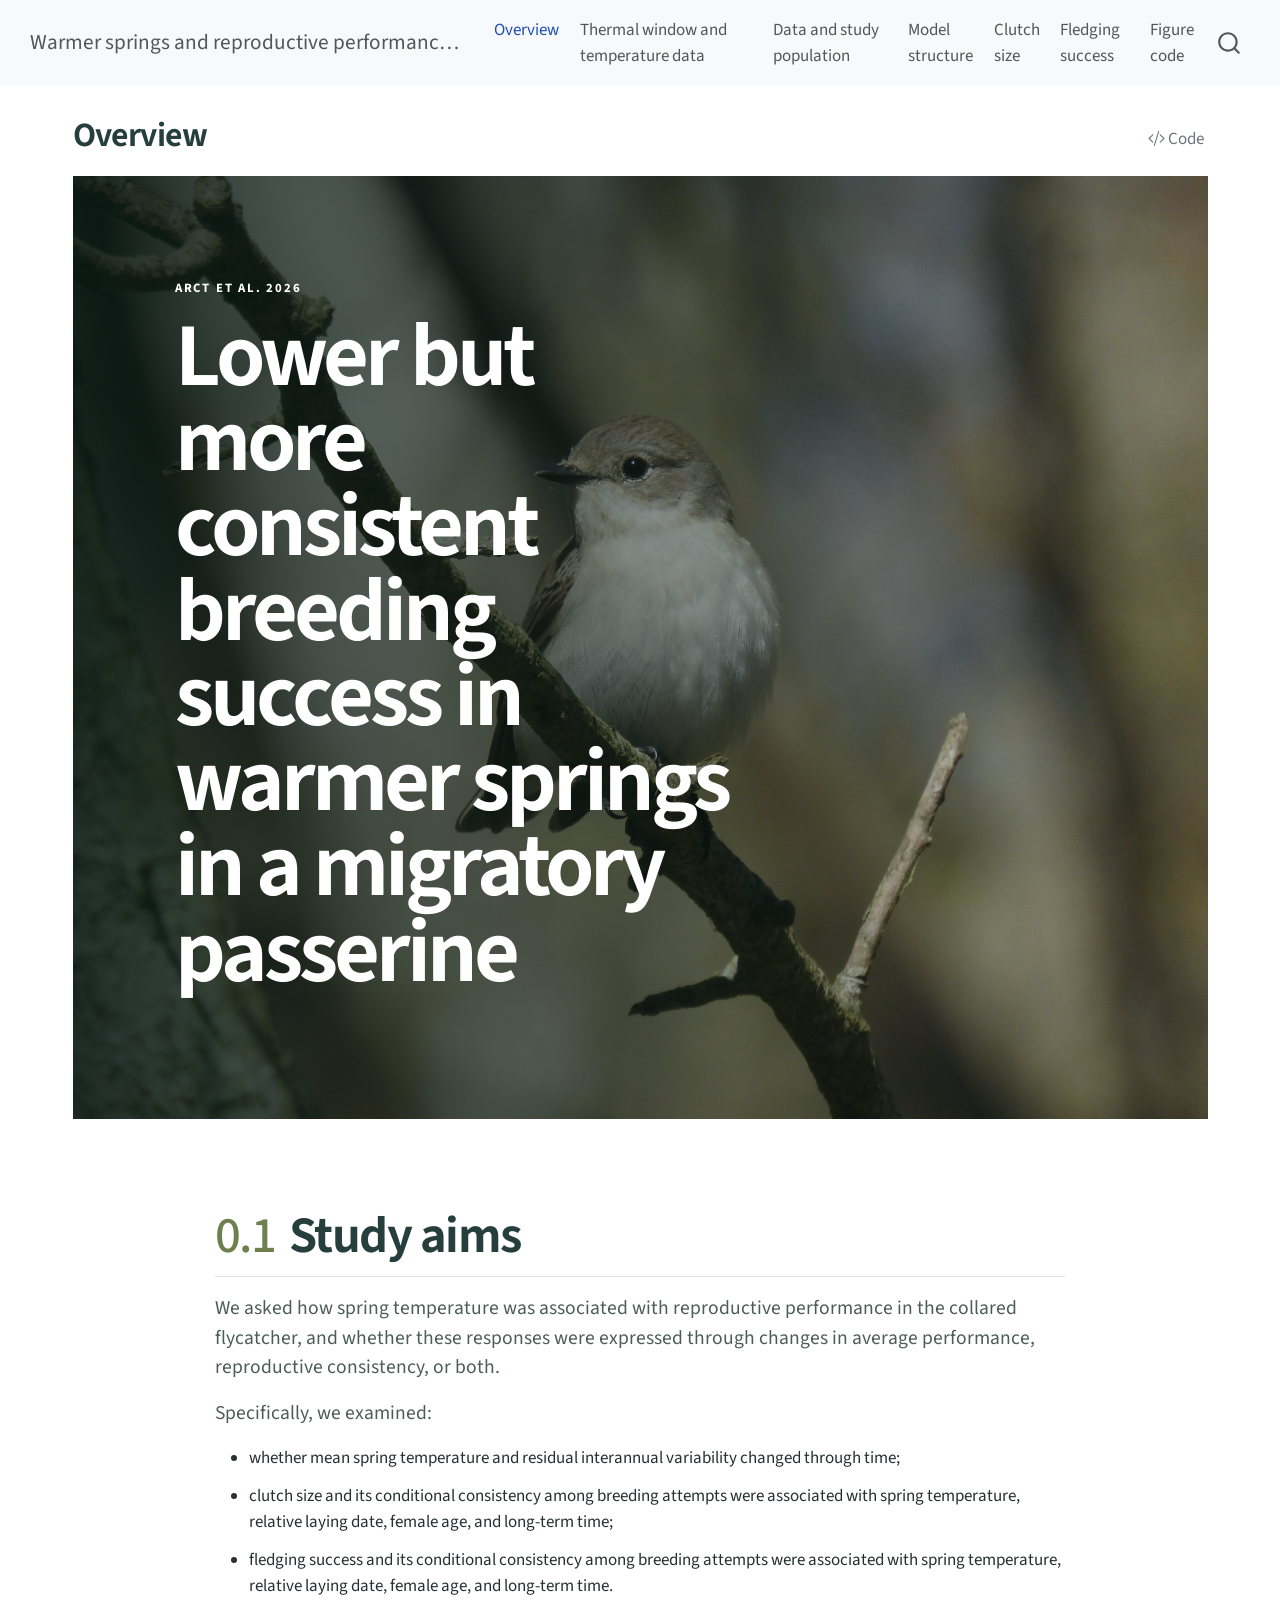
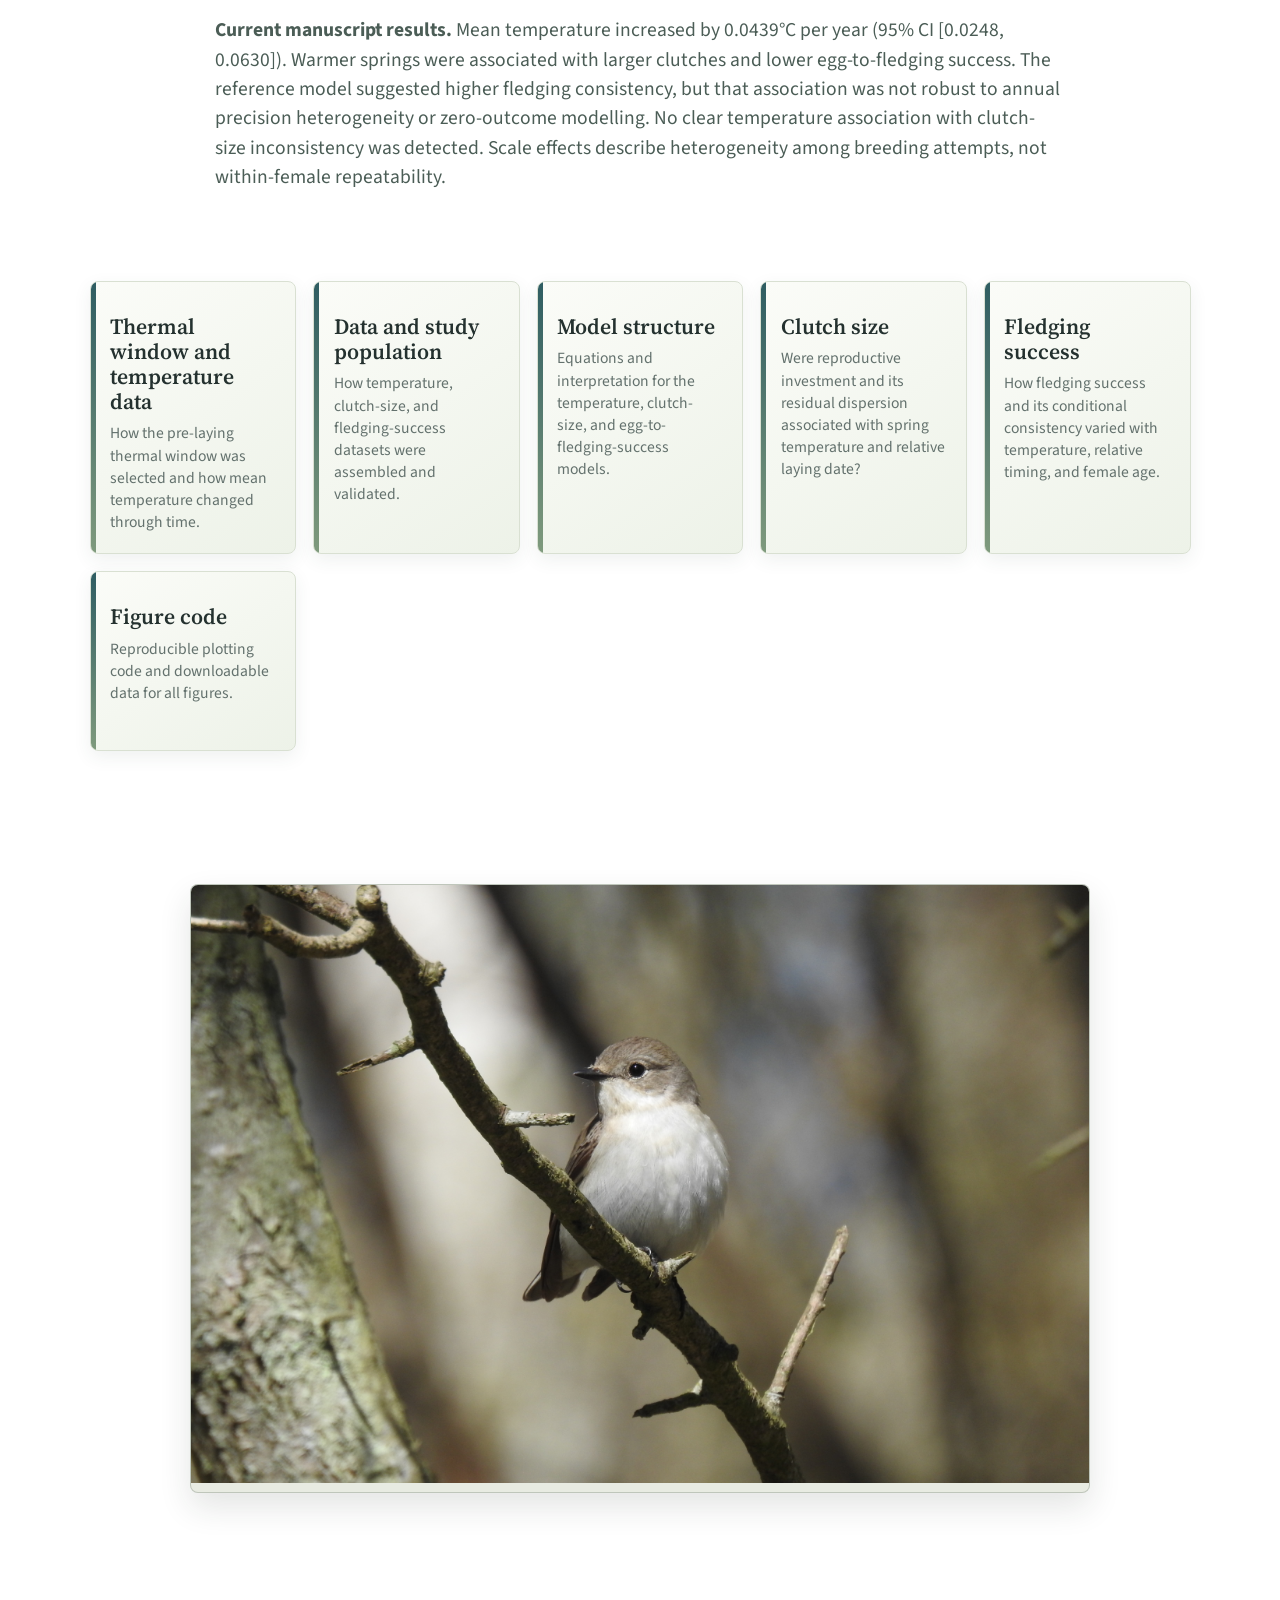
==== commit 75ac7835: "Remove auxiliary daily temperature variability analysis and 2020 sensitivity" ====
--- a/docs/index.html
+++ b/docs/index.html
@@ -218,7 +218,7 @@
 </p>
 <ul>
 <li>
-whether mean spring temperature, residual interannual variability and within-window day-to-day variability changed through time;
+whether mean spring temperature and residual interannual variability changed through time;
 </li>
 <li>
 clutch size and its conditional consistency among breeding attempts were associated with spring temperature, relative laying date, female age, and long-term time;
@@ -718,7 +718,7 @@
 <span id="cb1-20"><a href="#cb1-20" aria-hidden="true" tabindex="-1"></a>  <span class="dt">&lt;</span><span class="kw">p</span><span class="dt">&gt;</span>We asked how spring temperature was associated with reproductive performance in the collared flycatcher, and whether these responses were expressed through changes in average performance, reproductive consistency, or both.<span class="dt">&lt;/</span><span class="kw">p</span><span class="dt">&gt;</span></span>
 <span id="cb1-21"><a href="#cb1-21" aria-hidden="true" tabindex="-1"></a>  <span class="dt">&lt;</span><span class="kw">p</span><span class="dt">&gt;</span>Specifically, we examined:<span class="dt">&lt;/</span><span class="kw">p</span><span class="dt">&gt;</span></span>
 <span id="cb1-22"><a href="#cb1-22" aria-hidden="true" tabindex="-1"></a>  <span class="dt">&lt;</span><span class="kw">ul</span><span class="dt">&gt;</span></span>
-<span id="cb1-23"><a href="#cb1-23" aria-hidden="true" tabindex="-1"></a>    <span class="dt">&lt;</span><span class="kw">li</span><span class="dt">&gt;</span>whether mean spring temperature, residual interannual variability and within-window day-to-day variability changed through time;<span class="dt">&lt;/</span><span class="kw">li</span><span class="dt">&gt;</span></span>
+<span id="cb1-23"><a href="#cb1-23" aria-hidden="true" tabindex="-1"></a>    <span class="dt">&lt;</span><span class="kw">li</span><span class="dt">&gt;</span>whether mean spring temperature and residual interannual variability changed through time;<span class="dt">&lt;/</span><span class="kw">li</span><span class="dt">&gt;</span></span>
 <span id="cb1-24"><a href="#cb1-24" aria-hidden="true" tabindex="-1"></a>    <span class="dt">&lt;</span><span class="kw">li</span><span class="dt">&gt;</span>clutch size and its conditional consistency among breeding attempts were associated with spring temperature, relative laying date, female age, and long-term time;<span class="dt">&lt;/</span><span class="kw">li</span><span class="dt">&gt;</span></span>
 <span id="cb1-25"><a href="#cb1-25" aria-hidden="true" tabindex="-1"></a>    <span class="dt">&lt;</span><span class="kw">li</span><span class="dt">&gt;</span>fledging success and its conditional consistency among breeding attempts were associated with spring temperature, relative laying date, female age, and long-term time.<span class="dt">&lt;/</span><span class="kw">li</span><span class="dt">&gt;</span></span>
 <span id="cb1-26"><a href="#cb1-26" aria-hidden="true" tabindex="-1"></a>  <span class="dt">&lt;/</span><span class="kw">ul</span><span class="dt">&gt;</span></span>
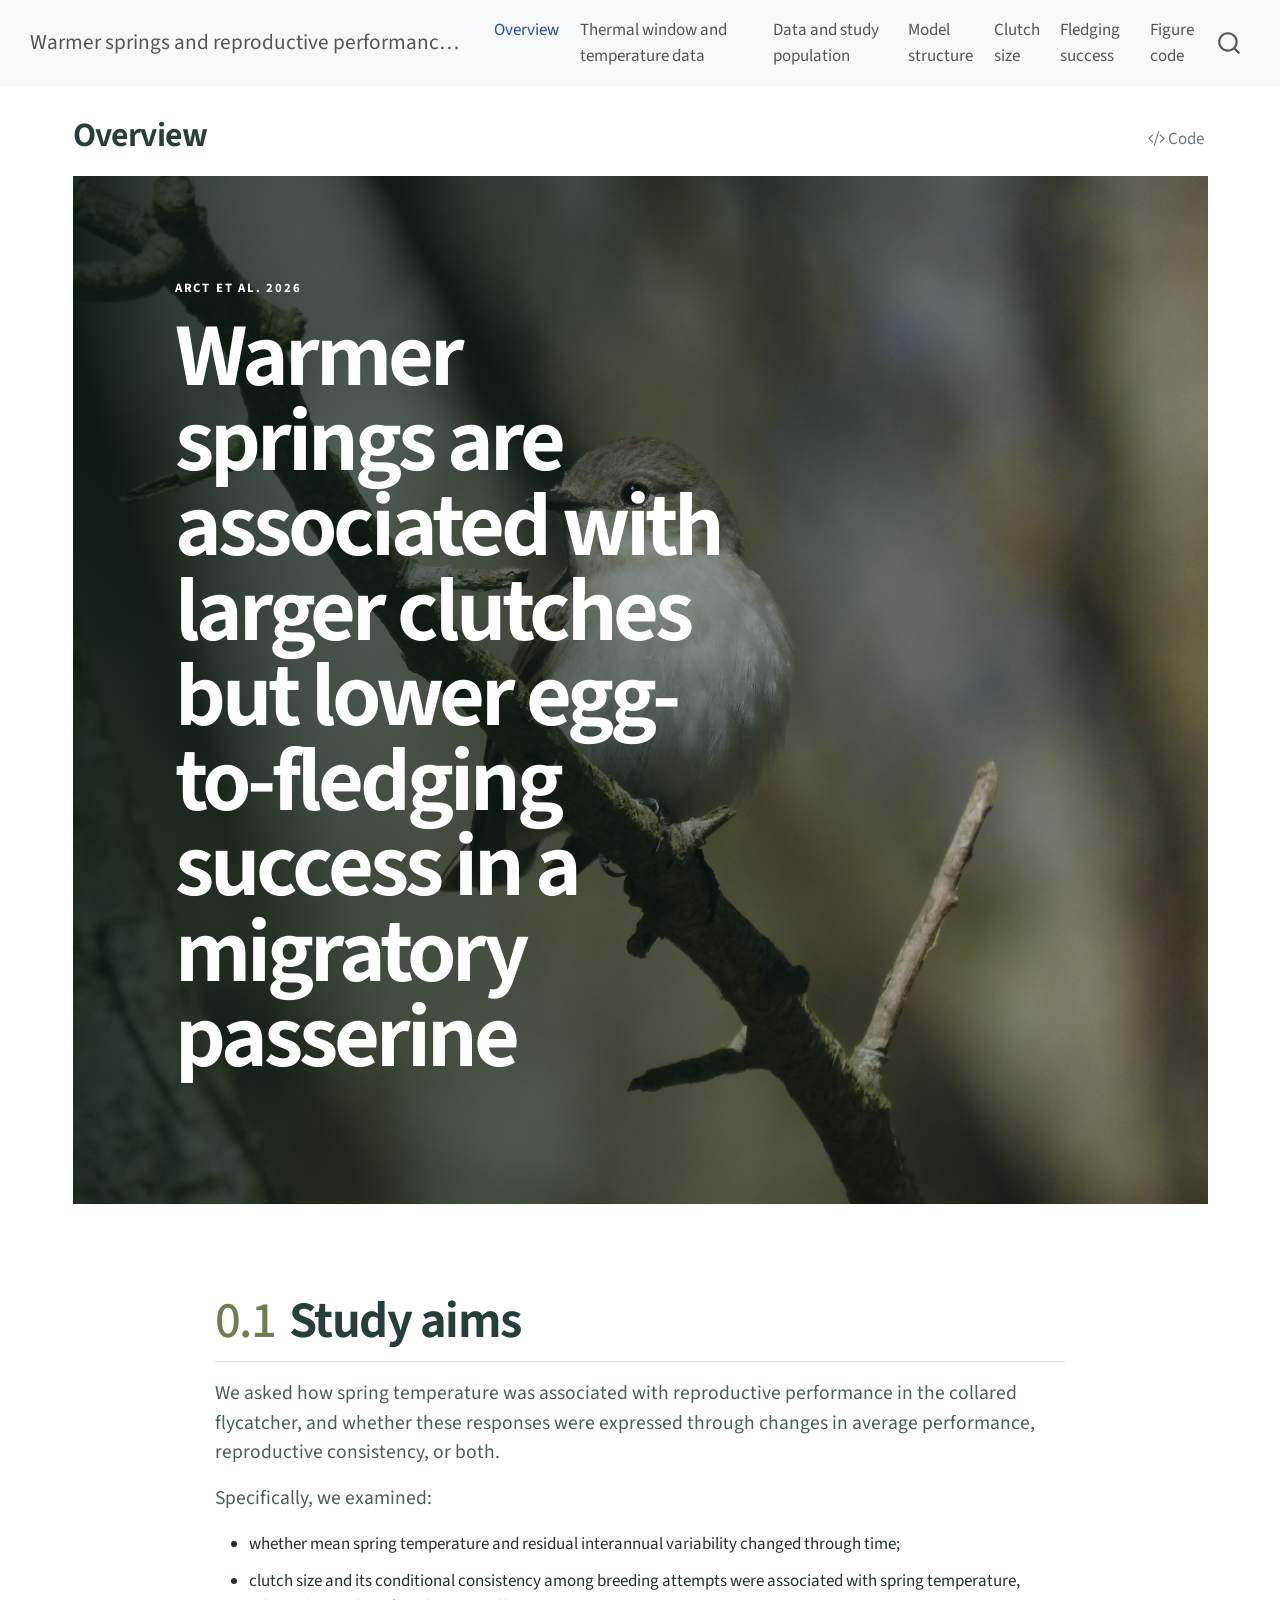
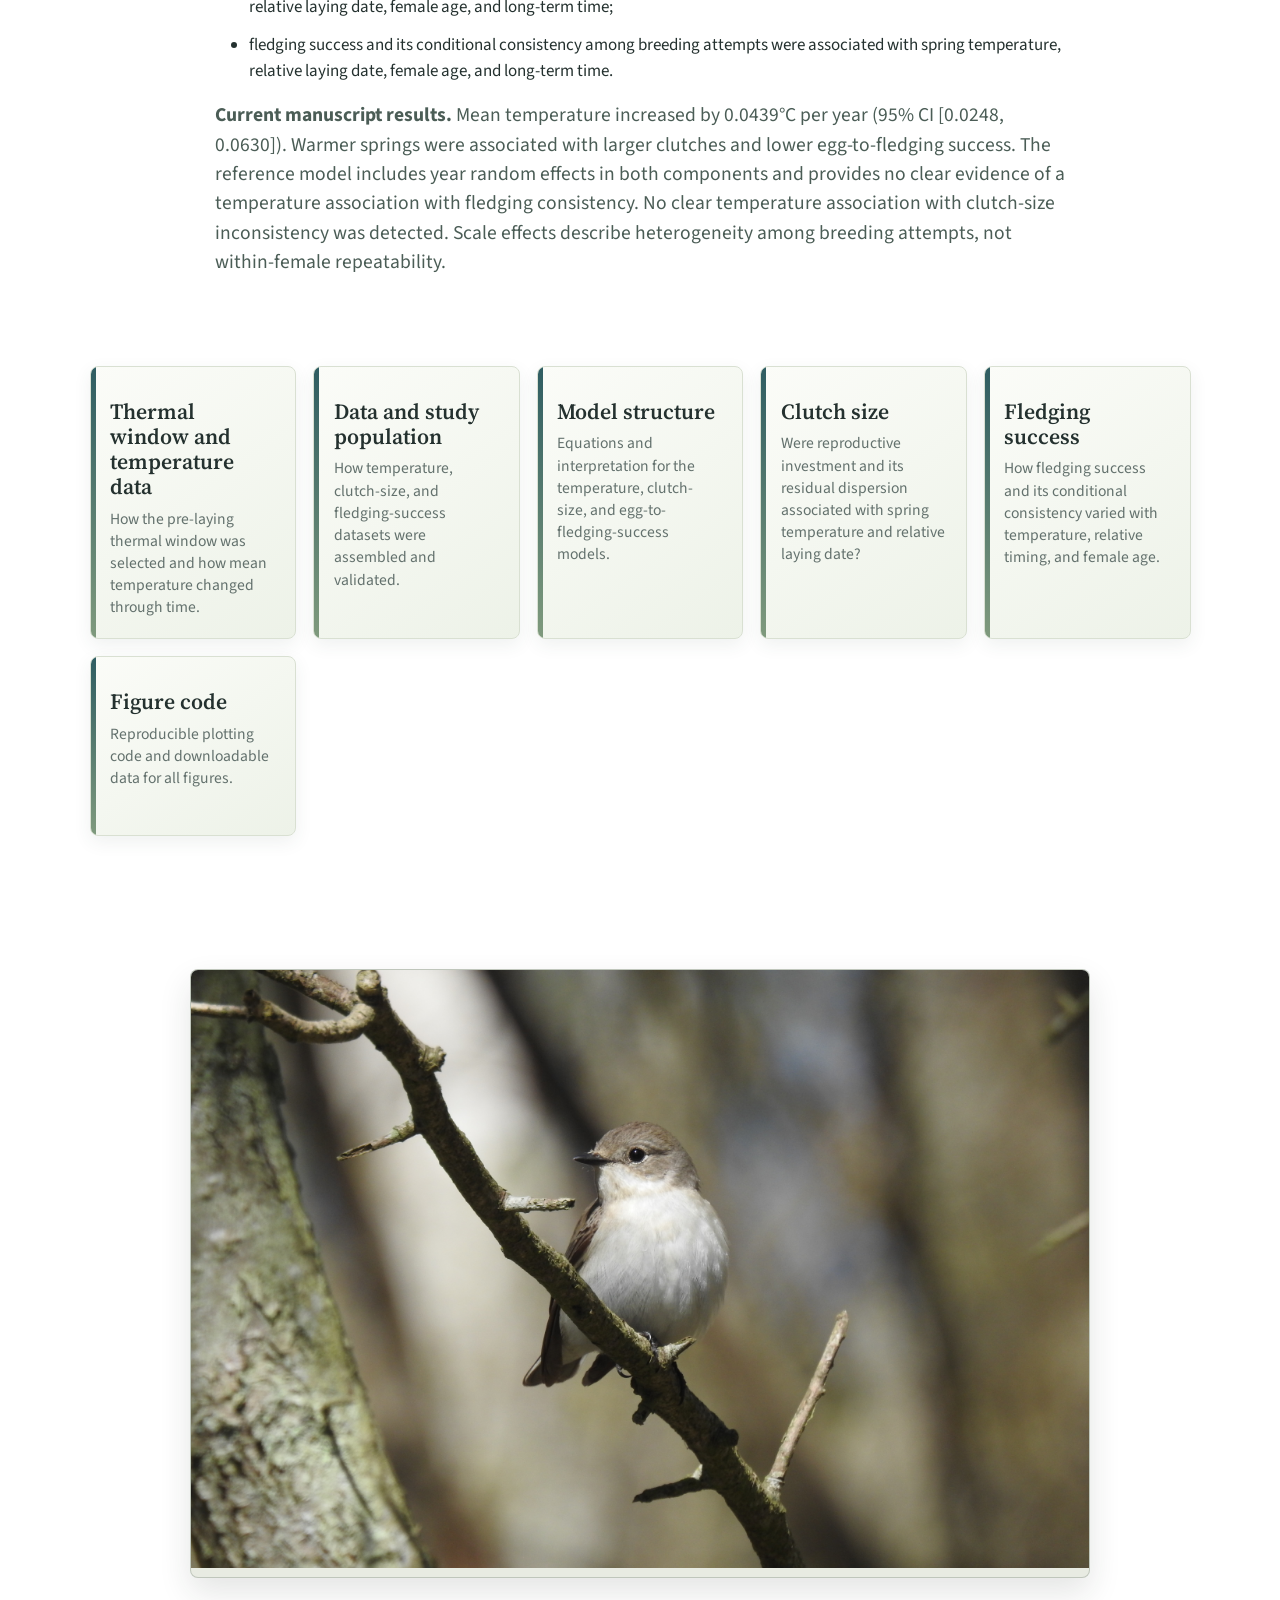
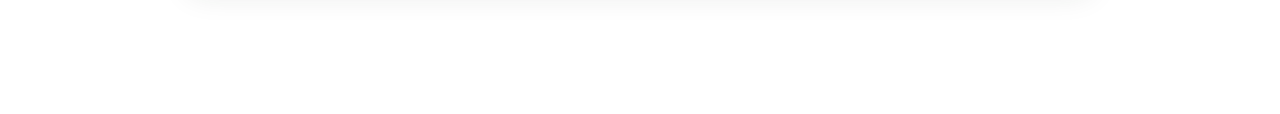
==== commit ed3cff6c: "Promote year-precision reference and remove obsolete effect-explanation checks" ====
--- a/docs/index.html
+++ b/docs/index.html
@@ -202,7 +202,7 @@
 Arct et al.&nbsp;2026
 </p>
 <h1>
-Lower but more consistent breeding success in warmer springs in a migratory passerine
+Warmer springs are associated with larger clutches but lower egg-to-fledging success in a migratory passerine
 </h1>
 </div>
 </div>
@@ -228,7 +228,7 @@
 </li>
 </ul>
 <p>
-<strong>Current manuscript results.</strong> Mean temperature increased by 0.0439°C per year (95% CI [0.0248, 0.0630]). Warmer springs were associated with larger clutches and lower egg-to-fledging success. The reference model suggested higher fledging consistency, but that association was not robust to annual precision heterogeneity or zero-outcome modelling. No clear temperature association with clutch-size inconsistency was detected. Scale effects describe heterogeneity among breeding attempts, not within-female repeatability.
+<strong>Current manuscript results.</strong> Mean temperature increased by 0.0439°C per year (95% CI [0.0248, 0.0630]). Warmer springs were associated with larger clutches and lower egg-to-fledging success. The reference model includes year random effects in both components and provides no clear evidence of a temperature association with fledging consistency. No clear temperature association with clutch-size inconsistency was detected. Scale effects describe heterogeneity among breeding attempts, not within-female repeatability.
 </p>
 </section>
 <nav class="overview-tiles" aria-label="Project sections">
@@ -709,7 +709,7 @@
 <span id="cb1-11"><a href="#cb1-11" aria-hidden="true" tabindex="-1"></a>  <span class="dt">&lt;</span><span class="kw">div</span><span class="ot"> class</span><span class="op">=</span><span class="st">"overview-hero-shade"</span><span class="dt">&gt;&lt;/</span><span class="kw">div</span><span class="dt">&gt;</span></span>
 <span id="cb1-12"><a href="#cb1-12" aria-hidden="true" tabindex="-1"></a>  <span class="dt">&lt;</span><span class="kw">div</span><span class="ot"> class</span><span class="op">=</span><span class="st">"overview-hero-copy"</span><span class="dt">&gt;</span></span>
 <span id="cb1-13"><a href="#cb1-13" aria-hidden="true" tabindex="-1"></a>  <span class="dt">&lt;</span><span class="kw">p</span><span class="ot"> class</span><span class="op">=</span><span class="st">"overview-kicker"</span><span class="dt">&gt;</span>Arct et al. 2026<span class="dt">&lt;/</span><span class="kw">p</span><span class="dt">&gt;</span></span>
-<span id="cb1-14"><a href="#cb1-14" aria-hidden="true" tabindex="-1"></a>  <span class="dt">&lt;</span><span class="kw">h1</span><span class="dt">&gt;</span>Lower but more consistent breeding success in warmer springs in a migratory passerine<span class="dt">&lt;/</span><span class="kw">h1</span><span class="dt">&gt;</span></span>
+<span id="cb1-14"><a href="#cb1-14" aria-hidden="true" tabindex="-1"></a>  <span class="dt">&lt;</span><span class="kw">h1</span><span class="dt">&gt;</span>Warmer springs are associated with larger clutches but lower egg-to-fledging success in a migratory passerine<span class="dt">&lt;/</span><span class="kw">h1</span><span class="dt">&gt;</span></span>
 <span id="cb1-15"><a href="#cb1-15" aria-hidden="true" tabindex="-1"></a>  <span class="dt">&lt;/</span><span class="kw">div</span><span class="dt">&gt;</span></span>
 <span id="cb1-16"><a href="#cb1-16" aria-hidden="true" tabindex="-1"></a><span class="dt">&lt;/</span><span class="kw">div</span><span class="dt">&gt;</span></span>
 <span id="cb1-17"><a href="#cb1-17" aria-hidden="true" tabindex="-1"></a></span>
@@ -722,7 +722,7 @@
 <span id="cb1-24"><a href="#cb1-24" aria-hidden="true" tabindex="-1"></a>    <span class="dt">&lt;</span><span class="kw">li</span><span class="dt">&gt;</span>clutch size and its conditional consistency among breeding attempts were associated with spring temperature, relative laying date, female age, and long-term time;<span class="dt">&lt;/</span><span class="kw">li</span><span class="dt">&gt;</span></span>
 <span id="cb1-25"><a href="#cb1-25" aria-hidden="true" tabindex="-1"></a>    <span class="dt">&lt;</span><span class="kw">li</span><span class="dt">&gt;</span>fledging success and its conditional consistency among breeding attempts were associated with spring temperature, relative laying date, female age, and long-term time.<span class="dt">&lt;/</span><span class="kw">li</span><span class="dt">&gt;</span></span>
 <span id="cb1-26"><a href="#cb1-26" aria-hidden="true" tabindex="-1"></a>  <span class="dt">&lt;/</span><span class="kw">ul</span><span class="dt">&gt;</span></span>
-<span id="cb1-27"><a href="#cb1-27" aria-hidden="true" tabindex="-1"></a><span class="dt">&lt;</span><span class="kw">p</span><span class="dt">&gt;&lt;</span><span class="kw">strong</span><span class="dt">&gt;</span>Current manuscript results.<span class="dt">&lt;/</span><span class="kw">strong</span><span class="dt">&gt;</span> Mean temperature increased by 0.0439°C per year (95% CI <span class="co">[</span><span class="ot">0.0248, 0.0630</span><span class="co">]</span>). Warmer springs were associated with larger clutches and lower egg-to-fledging success. The reference model suggested higher fledging consistency, but that association was not robust to annual precision heterogeneity or zero-outcome modelling. No clear temperature association with clutch-size inconsistency was detected. Scale effects describe heterogeneity among breeding attempts, not within-female repeatability.<span class="dt">&lt;/</span><span class="kw">p</span><span class="dt">&gt;</span></span>
+<span id="cb1-27"><a href="#cb1-27" aria-hidden="true" tabindex="-1"></a><span class="dt">&lt;</span><span class="kw">p</span><span class="dt">&gt;&lt;</span><span class="kw">strong</span><span class="dt">&gt;</span>Current manuscript results.<span class="dt">&lt;/</span><span class="kw">strong</span><span class="dt">&gt;</span> Mean temperature increased by 0.0439°C per year (95% CI <span class="co">[</span><span class="ot">0.0248, 0.0630</span><span class="co">]</span>). Warmer springs were associated with larger clutches and lower egg-to-fledging success. The reference model includes year random effects in both components and provides no clear evidence of a temperature association with fledging consistency. No clear temperature association with clutch-size inconsistency was detected. Scale effects describe heterogeneity among breeding attempts, not within-female repeatability.<span class="dt">&lt;/</span><span class="kw">p</span><span class="dt">&gt;</span></span>
 <span id="cb1-28"><a href="#cb1-28" aria-hidden="true" tabindex="-1"></a><span class="dt">&lt;/</span><span class="kw">section</span><span class="dt">&gt;</span></span>
 <span id="cb1-29"><a href="#cb1-29" aria-hidden="true" tabindex="-1"></a></span>
 <span id="cb1-30"><a href="#cb1-30" aria-hidden="true" tabindex="-1"></a><span class="dt">&lt;</span><span class="kw">nav</span><span class="ot"> class</span><span class="op">=</span><span class="st">"overview-tiles"</span><span class="ot"> aria-label</span><span class="op">=</span><span class="st">"Project sections"</span><span class="dt">&gt;</span></span>
